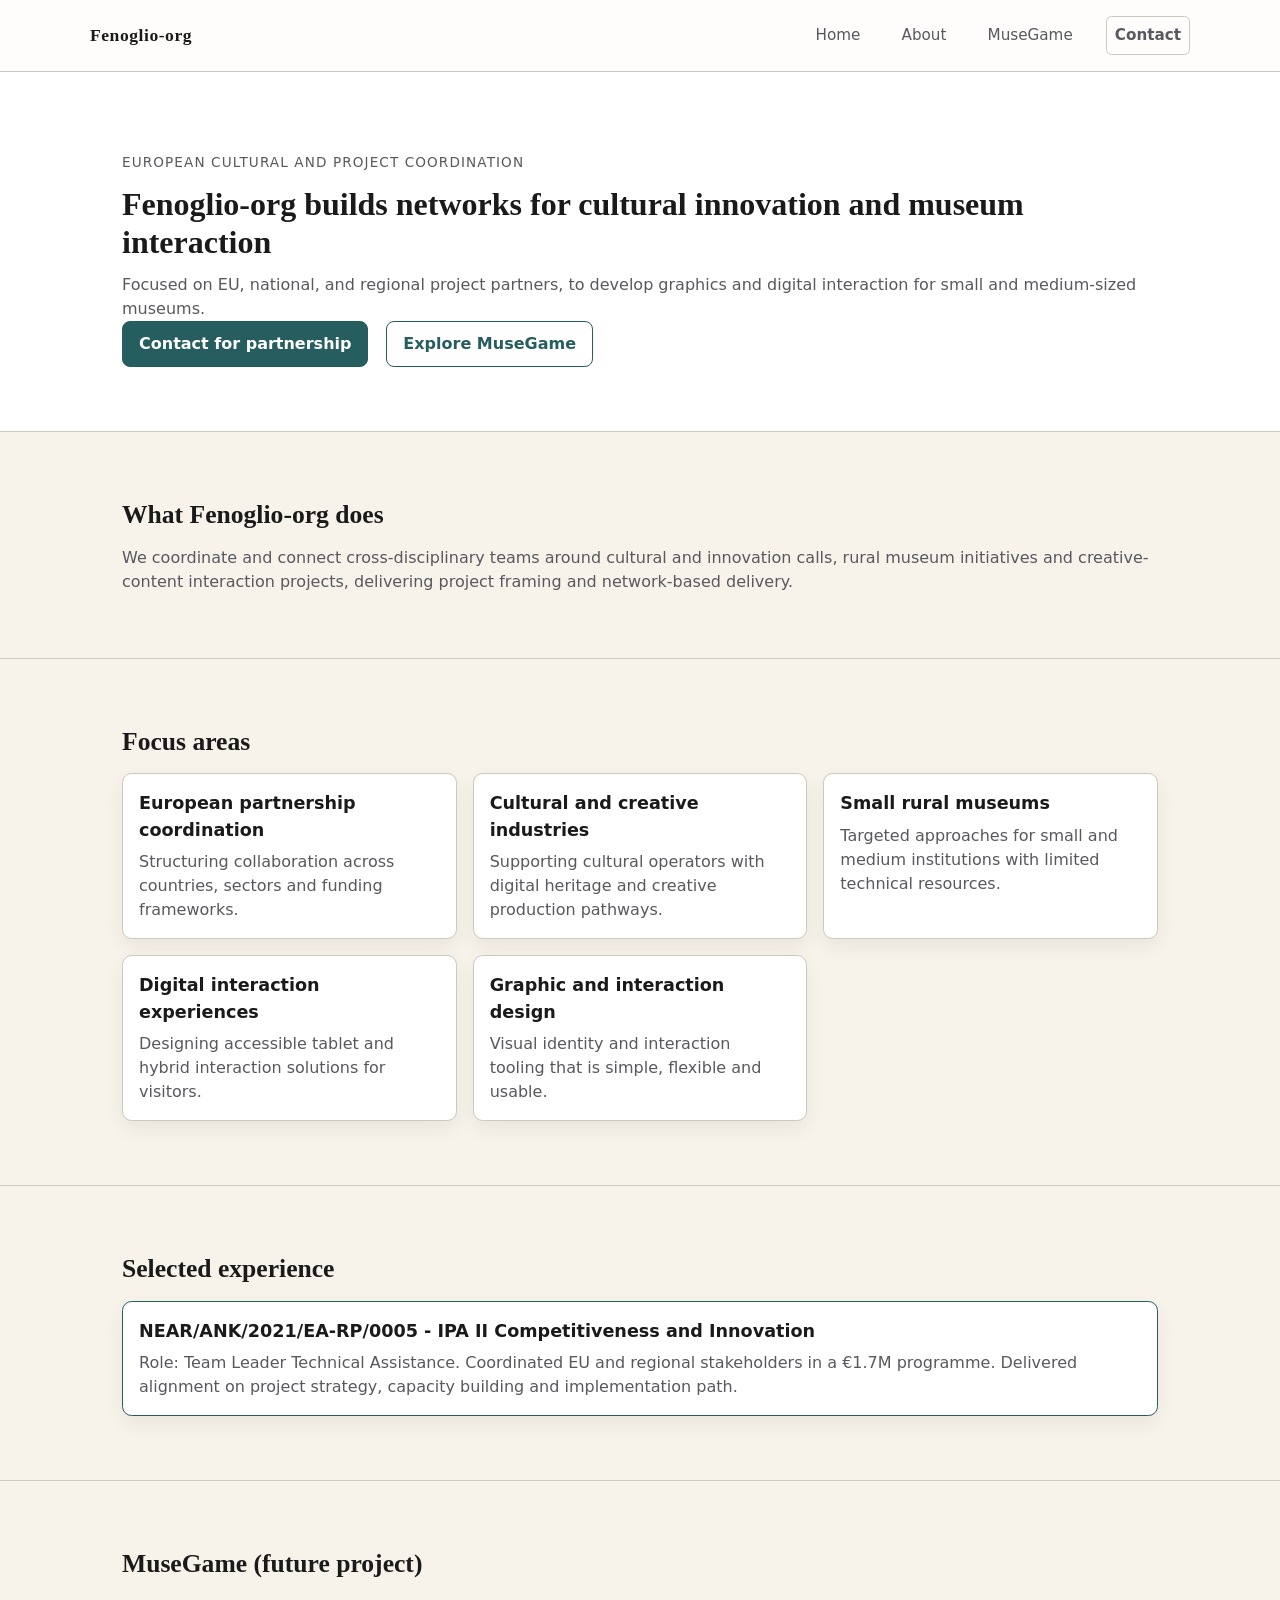
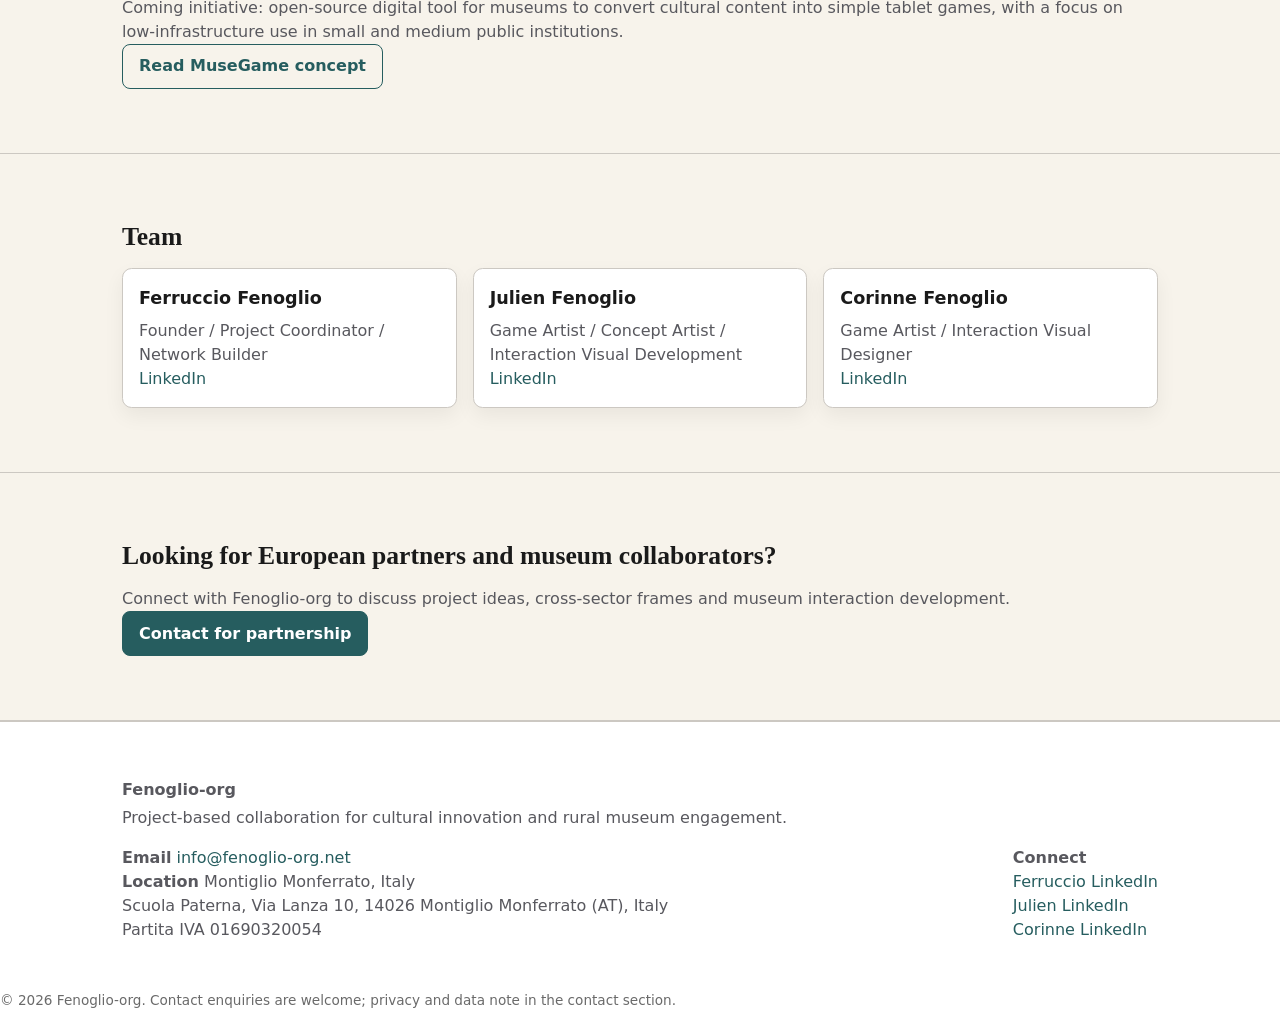
==== index.html @ 133e9f2d "€ sign" ====
<!doctype html>
<html lang="en">
<head>
  <meta charset="utf-8">
  <meta name="viewport" content="width=device-width, initial-scale=1"> 
  <title>Fenoglio-org | European cultural innovation partner</title>
  <meta name="description" content="Fenoglio-org supports EU project partners, small rural museums and creative collaborators with project-based cultural innovation, coordination and digital interaction." />
  <link rel="canonical" href="https://fenoglio-org.net/" />
  <meta property="og:type" content="website" />
  <meta property="og:title" content="Fenoglio-org | European cultural innovation partner" />
  <meta property="og:description" content="Project coordination and network-building for small museums, creative industries, and EU-funded innovation." />
  <meta property="og:url" content="https://fenoglio-org.net/" />
  <meta property="og:image" content="https://fenoglio-org.net/assets/img/og-image-placeholder.png" />
  <link rel="icon" href="/assets/img/favicon-placeholder.ico" />
  <link rel="stylesheet" href="assets/css/style.css" />
  <script type="application/ld+json">
  {
    "@context":"https://schema.org",
    "@type":"Organization",
    "name":"Fenoglio-org",
    "url":"https://fenoglio-org.net",
    "logo":"https://fenoglio-org.net/assets/img/fav-icon.png",
    "contactPoint":[{"@type":"ContactPoint","email":"info@fenoglio-org.net","contactType":"customer service","areaServed":"EU"}],
    "sameAs":["https://www.linkedin.com/in/ferrucciofenoglio/"]
  }
  </script>
  <script type="application/ld+json">
  {
    "@context":"https://schema.org",
    "@type":"Person",
    "name":"Ferruccio Fenoglio",
    "jobTitle":"Founder / Project Coordinator / Network Builder",
    "worksFor":{"@type":"Organization","name":"Fenoglio-org"},
    "url":"https://fenoglio-org.net/about.html"
  }
  </script>
</head>
<body>
  <header class="site-header" role="banner">
    <div class="container header-inner">
      <a class="brand" href="/">Fenoglio-org</a>
      <nav class="main-nav" aria-label="Main navigation">
        <a href="/">Home</a>
        <a href="/about.html">About</a>
        <a href="/musegame.html">MuseGame</a>
        <a href="/contact.html" class="btn-secondary">Contact</a>
      </nav>
    </div>
  </header>

  <main id="content">
    <section class="hero section-primary" aria-label="Hero section">
      <div class="container">
        <p class="label">European cultural and project coordination</p>
        <h1>Fenoglio-org builds networks for cultural innovation and museum interaction</h1>
        <p>Focused on EU, national, and regional project partners, to develop graphics and digital interaction for small and medium-sized museums.</p>
        <p class="actions">
          <a class="btn btn-primary" href="/contact.html">Contact for partnership</a>
          <a class="btn btn-outline" href="/musegame.html">Explore MuseGame</a>
        </p>
      </div>
    </section>

    <section class="section" aria-labelledby="what-we-do">
      <div class="container">
        <h2 id="what-we-do">What Fenoglio-org does</h2>
        <p>We coordinate and connect cross-disciplinary teams around cultural and innovation calls, rural museum initiatives and creative-content interaction projects, delivering project framing and network-based delivery.</p>
      </div>
    </section>

    <section class="section focus-grid" aria-labelledby="focus-areas">
      <div class="container">
        <h2 id="focus-areas">Focus areas</h2>
        <div class="cards">
          <article class="card"><h3>European partnership coordination</h3><p>Structuring collaboration across countries, sectors and funding frameworks.</p></article>
          <article class="card"><h3>Cultural and creative industries</h3><p>Supporting cultural operators with digital heritage and creative production pathways.</p></article>
          <article class="card"><h3>Small rural museums</h3><p>Targeted approaches for small and medium institutions with limited technical resources.</p></article>
          <article class="card"><h3>Digital interaction experiences</h3><p>Designing accessible tablet and hybrid interaction solutions for visitors.</p></article>
          <article class="card"><h3>Graphic and interaction design</h3><p>Visual identity and interaction tooling that is simple, flexible and usable.</p></article>
        </div>
      </div>
    </section>

    <section class="section experience" aria-labelledby="experience">
      <div class="container">
        <h2 id="experience">Selected experience</h2>
        <div class="card feature-card">
        
          <h3>NEAR/ANK/2021/EA-RP/0005 - IPA II Competitiveness and Innovation</h3>
          <p>Role: Team Leader Technical Assistance. Coordinated EU and regional stakeholders in a €1.7M programme. Delivered alignment on project strategy, capacity building and implementation path.</p>
        </div>
      </div>
    </section>

    <section class="section musegame-preview" aria-labelledby="musegame-preview">
      <div class="container">
        <h2 id="musegame-preview">MuseGame (future project)</h2>
        <p>Coming initiative: open-source digital tool for museums to convert cultural content into simple tablet games, with a focus on low-infrastructure use in small and medium public institutions.</p>
        <a class="btn btn-outline" href="/musegame.html">Read MuseGame concept</a>
      </div>
    </section>

    <section class="section team" aria-labelledby="team-home">
      <div class="container">
        <h2 id="team-home">Team</h2>
        <div class="cards">
          <article class="card"><h3>Ferruccio Fenoglio</h3><p>Founder / Project Coordinator / Network Builder</p><a href="https://www.linkedin.com/in/ferrucciofenoglio/" target="_blank" rel="noopener">LinkedIn</a></article>
          <article class="card"><h3>Julien Fenoglio</h3><p>Game Artist / Concept Artist / Interaction Visual Development</p><a href="https://www.linkedin.com/in/julfenart" target="_blank" rel="noopener">LinkedIn</a></article>
          <article class="card"><h3>Corinne Fenoglio</h3><p>Game Artist / Interaction Visual Designer</p><a href="https://www.linkedin.com/in/corinne-fenoglio-b84588133/" target="_blank" rel="noopener">LinkedIn</a></article>
        </div>
      </div>
    </section>

    <section class="section cta-end" aria-labelledby="contact-cta">
      <div class="container">
        <h2 id="contact-cta">Looking for European partners and museum collaborators?</h2>
        <p>Connect with Fenoglio-org to discuss project ideas, cross-sector frames and museum interaction development.</p>
        <a class="btn btn-primary" href="/contact.html">Contact for partnership</a>
      </div>
    </section>
  </main>

  <footer class="site-footer" role="contentinfo">
     <div class="container footer-grid">
       <div>
         <p class="brand-footer">Fenoglio-org</p>
         <p>Project-based collaboration for cultural innovation and rural museum engagement.</p>
       </div>
       <div>
         <p><strong>Email</strong> <a href="mailto:info@fenoglio-org.net">info@fenoglio-org.net</a></p>
         <p><strong>Location</strong> Montiglio Monferrato, Italy</p>
         <p>Scuola Paterna, Via Lanza 10, 14026 Montiglio Monferrato (AT), Italy</p>
         <p>Partita IVA 01690320054</p>
       </div>
       <div>
         <p><strong>Connect</strong></p>
         <a href="https://www.linkedin.com/in/ferrucciofenoglio/" target="_blank" rel="noopener">Ferruccio LinkedIn</a><br>
         <a href="https://www.linkedin.com/in/julfenart" target="_blank" rel="noopener">Julien LinkedIn</a><br>
         <a href="https://www.linkedin.com/in/corinne-fenoglio-b84588133/" target="_blank" rel="noopener">Corinne LinkedIn</a>
       </div>
     </div>
     <p class="copyright">© 2026 Fenoglio-org. Contact enquiries are welcome; privacy and data use details are in the contact section.</p>
  </footer>
  <script src="assets/js/main.js" defer></script>
</body>
</html>
---- assets/css/style.css ----
﻿:root {
  --bg: #f7f3eb;
  --text: #1a1a1a;
  --muted: #58585e;
  --surface: #ffffff;
  --border: #ccc8c2;
  --structure: #7d828b;
  --accent: #265d5f;
  --accent-soft: #e8f0f1;
  --shadow: 0 8px 20px rgba(0,0,0,.06);
  --radius: .6rem;
}
*{box-sizing:border-box;margin:0;padding:0}
html{font-family:Inter,system-ui,-apple-system,Segoe UI,Roboto,Helvetica,Arial,sans-serif;line-height:1.5;background:var(--bg);color:var(--text);scroll-behavior:smooth}
body{min-height:100vh;display:flex;flex-direction:column;background:var(--bg);color:var(--text)}
a{color:var(--accent);text-decoration:none}
a:hover{text-decoration:underline}
.container{width:clamp(280px,90vw,1100px);margin:0 auto;padding:1.5rem 1rem}
.site-header{position:sticky;top:0;z-index:20;background:#ffffffcc;backdrop-filter:blur(8px);border-bottom:1px solid var(--border)}
.header-inner{display:flex;align-items:center;justify-content:space-between;padding:.8rem 0}
.brand{font-weight:700;font-size:1.1rem;letter-spacing:.03em;color:var(--text);font-family:"Georgia","Times New Roman",serif;}
.main-nav a{margin-left:1.05rem;font-size:.95rem;color:var(--muted);padding:.45rem .5rem;border-radius:.35rem}
.main-nav a:hover,.main-nav a:focus-visible{color:var(--text);background:var(--accent-soft);outline:2px solid #7ab0b3;outline-offset:2px}
.btn,.btn-secondary{display:inline-block;font-weight:600;padding:.6rem 1rem;border-radius:.5rem;transition:.2s ease;background:var(--accent);color:#fff;border:1px solid var(--accent)}
.btn:hover,.btn:focus-visible{background:#1f4c51;box-shadow:0 6px 14px rgba(0,0,0,.15);outline:none}
.btn-outline{background:transparent;color:var(--accent);border:1px solid var(--accent);}
.btn-outline:hover{background:var(--accent-soft);}
.btn-secondary{background:transparent;color:var(--text);border:1px solid var(--border)}
.section{padding:2rem 0;border-bottom:1px solid var(--border);opacity:0;transform:translateY(20px);transition:opacity .5s ease, transform .5s ease}
.section.visible{opacity:1;transform:translateY(0)}
.section-primary{padding:3rem 0 2rem;background:var(--surface);border-bottom:1px solid var(--border)}
.label{font-size:.85rem;letter-spacing:.08em;text-transform:uppercase;color:var(--muted);margin-bottom:.75rem}
h1{font-size:clamp(1.5rem,2.5vw,2.4rem);font-weight:700;line-height:1.2;margin-bottom:.75rem;font-family:"Georgia","Times New Roman",serif}
h2{font-size:clamp(1.3rem,2vw,1.8rem);font-weight:700;margin-bottom:.75rem;font-family:"Georgia","Times New Roman",serif}
h3{font-size:1.1rem;margin-bottom:.45rem}
p,li{color:var(--muted);font-size:1rem}
.actions .btn{margin-right:.8rem}
.focus-grid .cards,.team .cards,.field-grid{display:grid;gap:1rem}
.card,.field-card{background:var(--surface);border:1px solid var(--border);border-radius:var(--radius);padding:1rem;box-shadow:var(--shadow)}
.feature-card{border-color:var(--accent)}
.footer-grid{display:flex;flex-wrap:wrap;gap:1rem;justify-content:space-between}
.site-footer{margin-top:auto;padding:1.5rem 0;background:#fff;border-top:1px solid var(--border)}
.brand-footer{font-weight:700;font-size:1rem;margin-bottom:.25rem}
.copyright{font-size:.85rem;color:#6a6a6a;margin-top:1rem}
@media (min-width:768px){.container{padding:2rem}.focus-grid .cards,.team .cards{grid-template-columns:repeat(3,minmax(0,1fr))}.field-grid{grid-template-columns:repeat(2,minmax(0,1fr))}.main-nav a{margin-left:1.25rem}.header-inner{padding:1rem 0}}
@media (max-width:767px){.main-nav{display:flex;flex-wrap:wrap;gap:.4rem;margin-top:.5rem}.header-inner{flex-direction:column;align-items:flex-start}.site-footer{font-size:.94rem}.focus-grid .cards,.team .cards,.field-grid{grid-template-columns:1fr}}
:focus-visible{outline:2px solid #245a5d;outline-offset:2px}
@media (prefers-reduced-motion:reduce){*{transition-duration:0.01ms!important;animation-duration:0.01ms!important}}
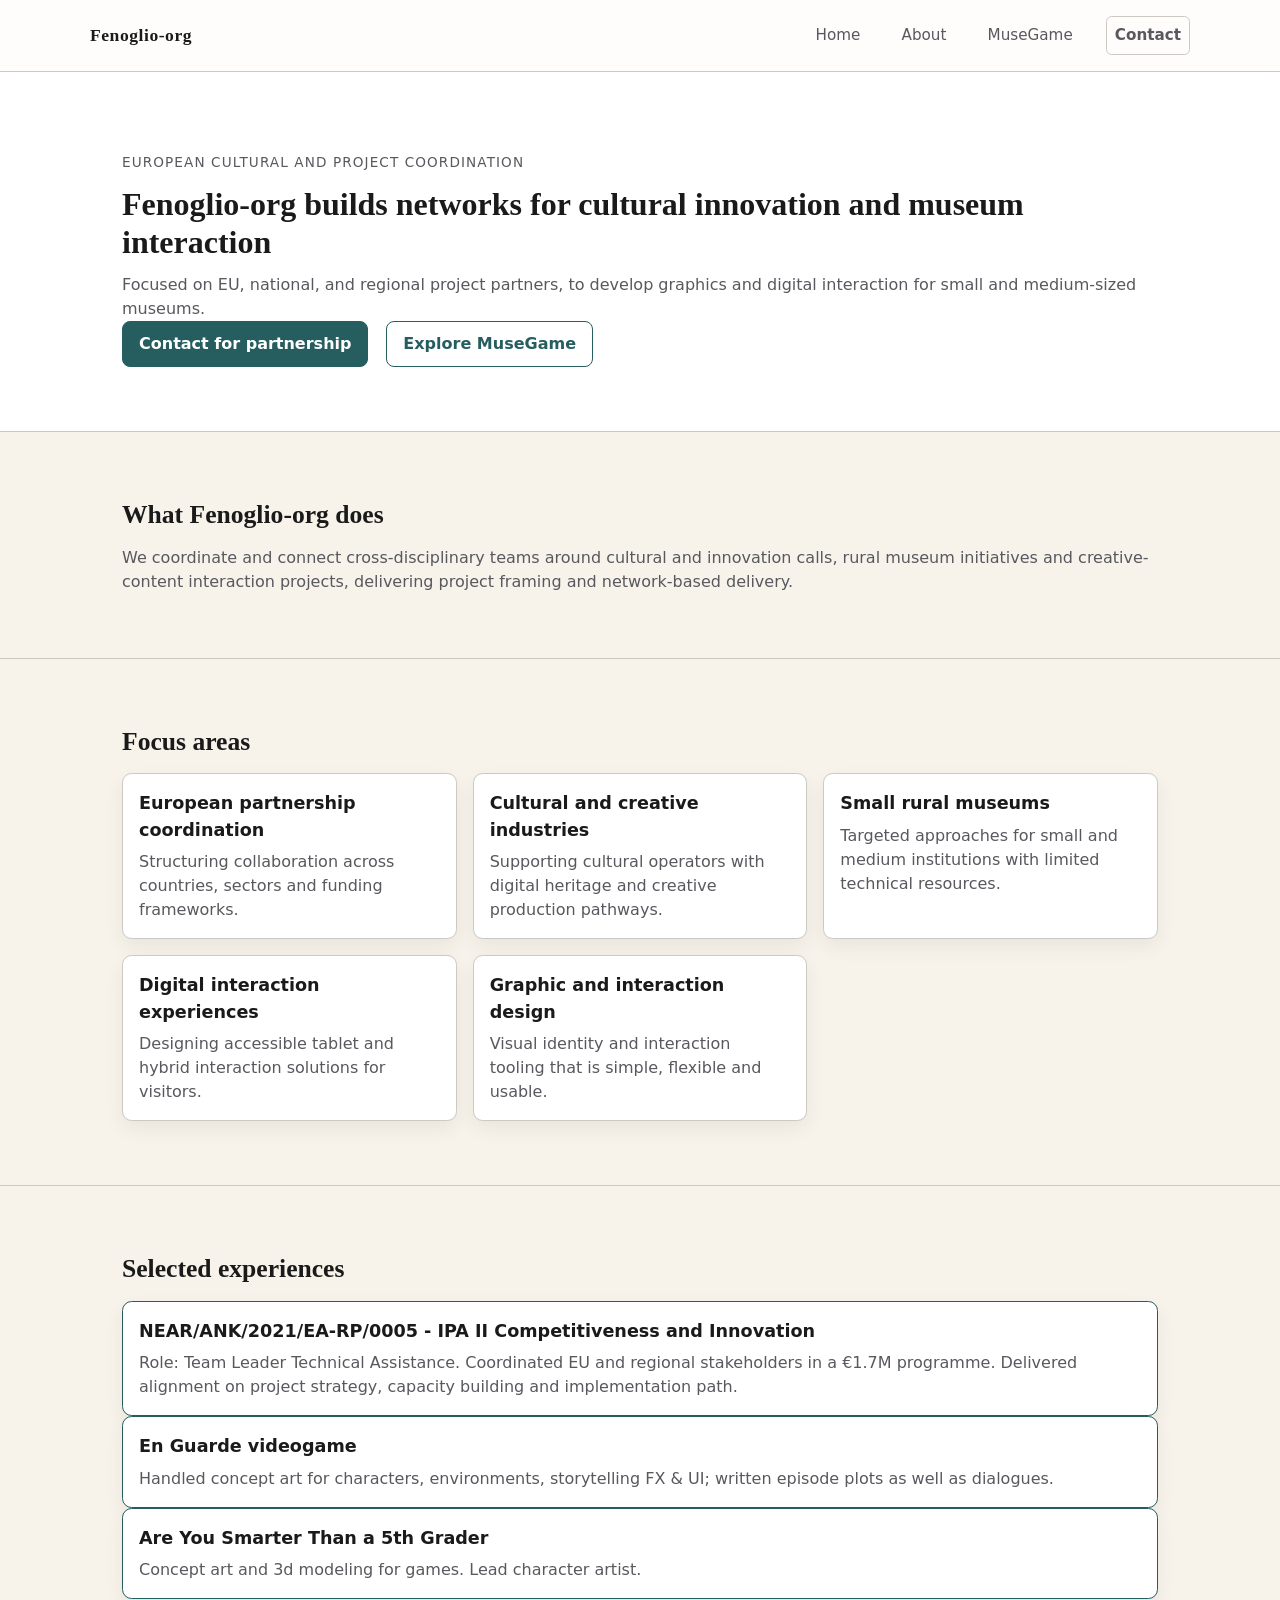
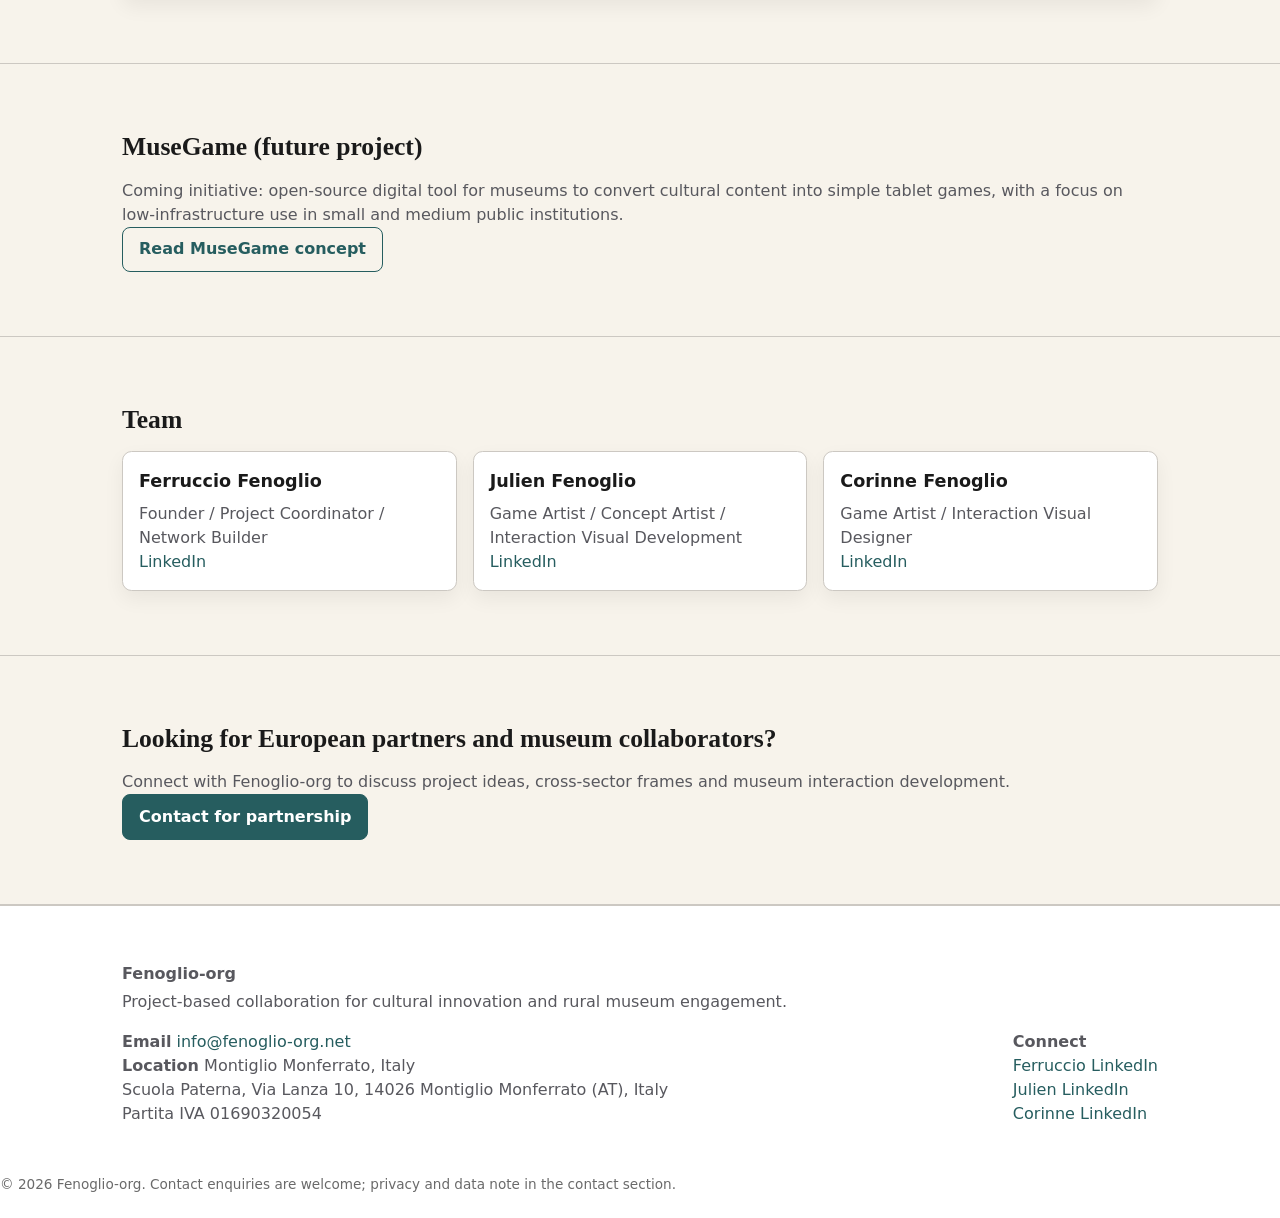
==== commit 699cf067: "added experience Jlien e Corinne" ====
--- a/index.html
+++ b/index.html
@@ -83,11 +83,18 @@
 
     <section class="section experience" aria-labelledby="experience">
       <div class="container">
-        <h2 id="experience">Selected experience</h2>
+        <h2 id="experience">Selected experiences</h2>
         <div class="card feature-card">
-        
           <h3>NEAR/ANK/2021/EA-RP/0005 - IPA II Competitiveness and Innovation</h3>
           <p>Role: Team Leader Technical Assistance. Coordinated EU and regional stakeholders in a €1.7M programme. Delivered alignment on project strategy, capacity building and implementation path.</p>
+        </div>
+        <div class="card feature-card">
+          <h3>En Guarde videogame</h3>
+          <p>Handled concept art for characters, environments, storytelling FX & UI; written episode plots as well as dialogues.</p>
+        </div>
+        <div class="card feature-card">
+          <h3>Are You Smarter Than a 5th Grader</h3>
+          <p>Concept art and 3d modeling for games. Lead character artist.</p>
         </div>
       </div>
     </section>
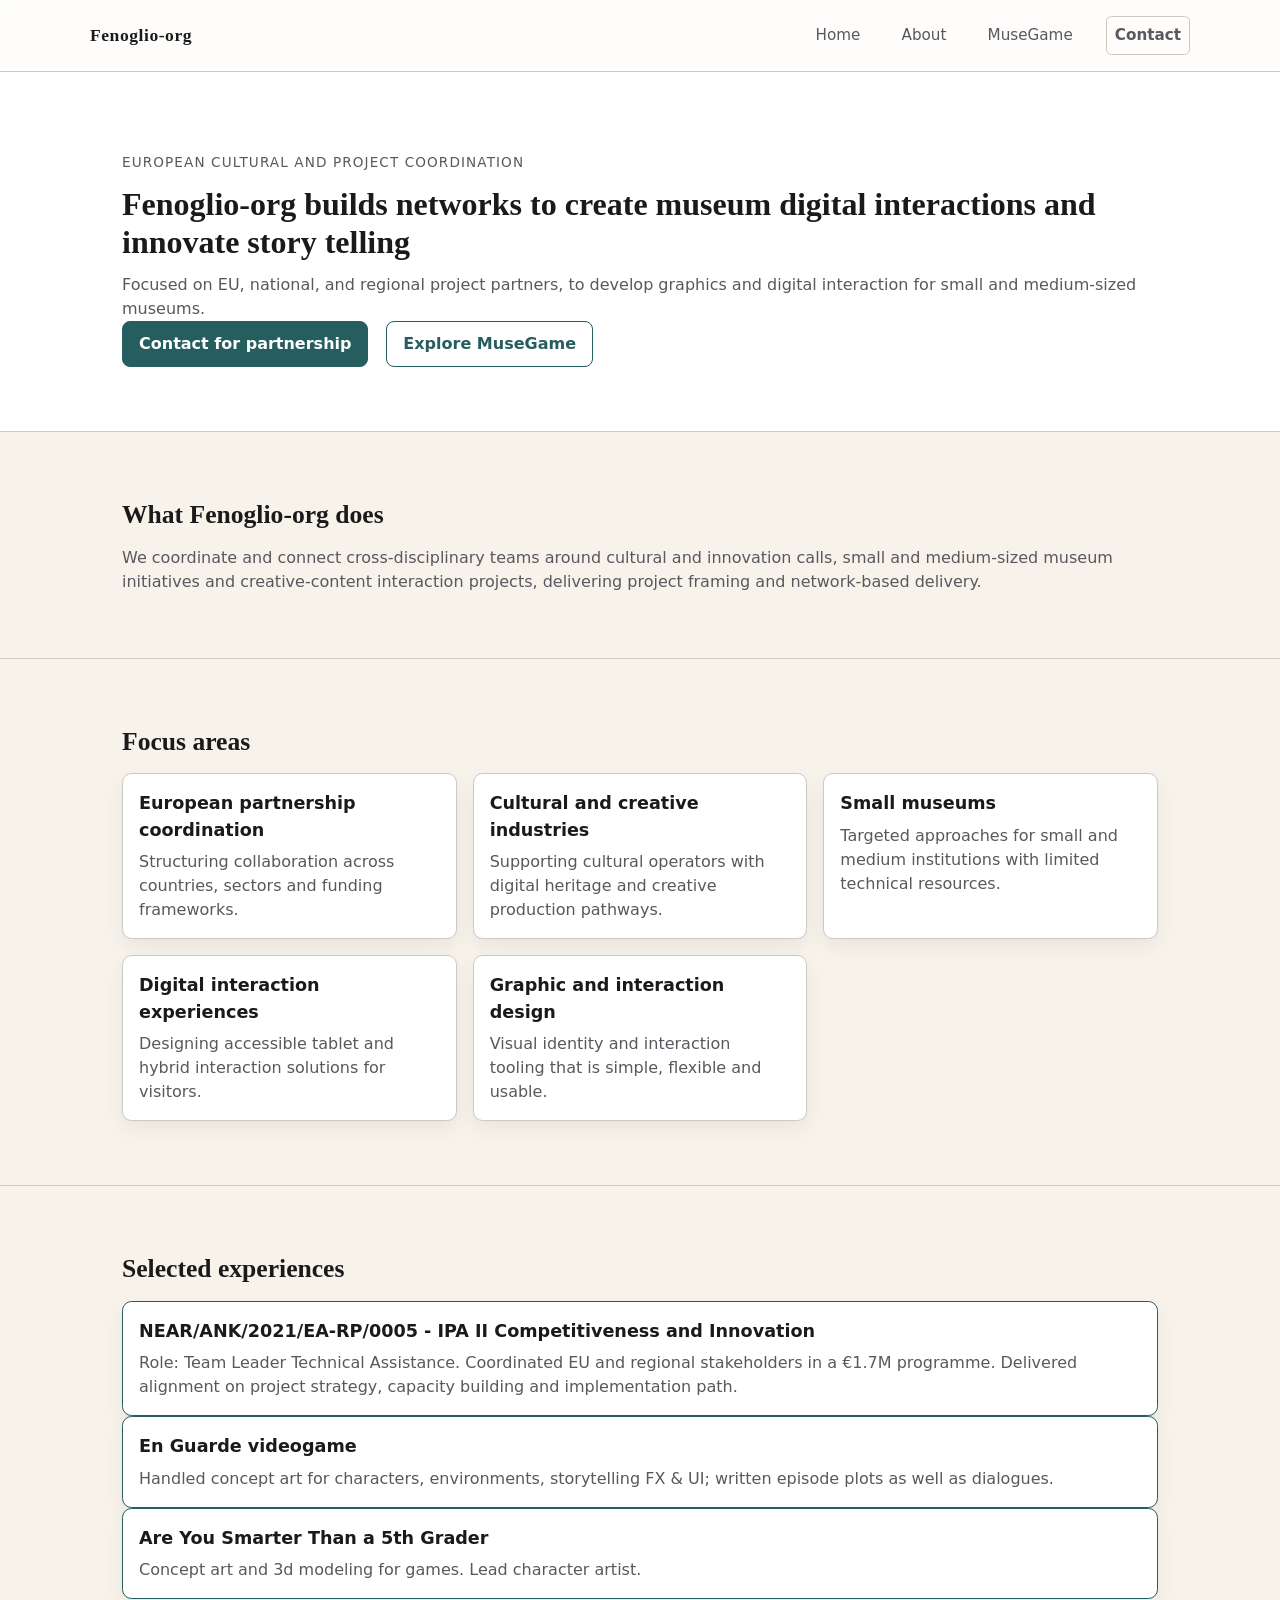
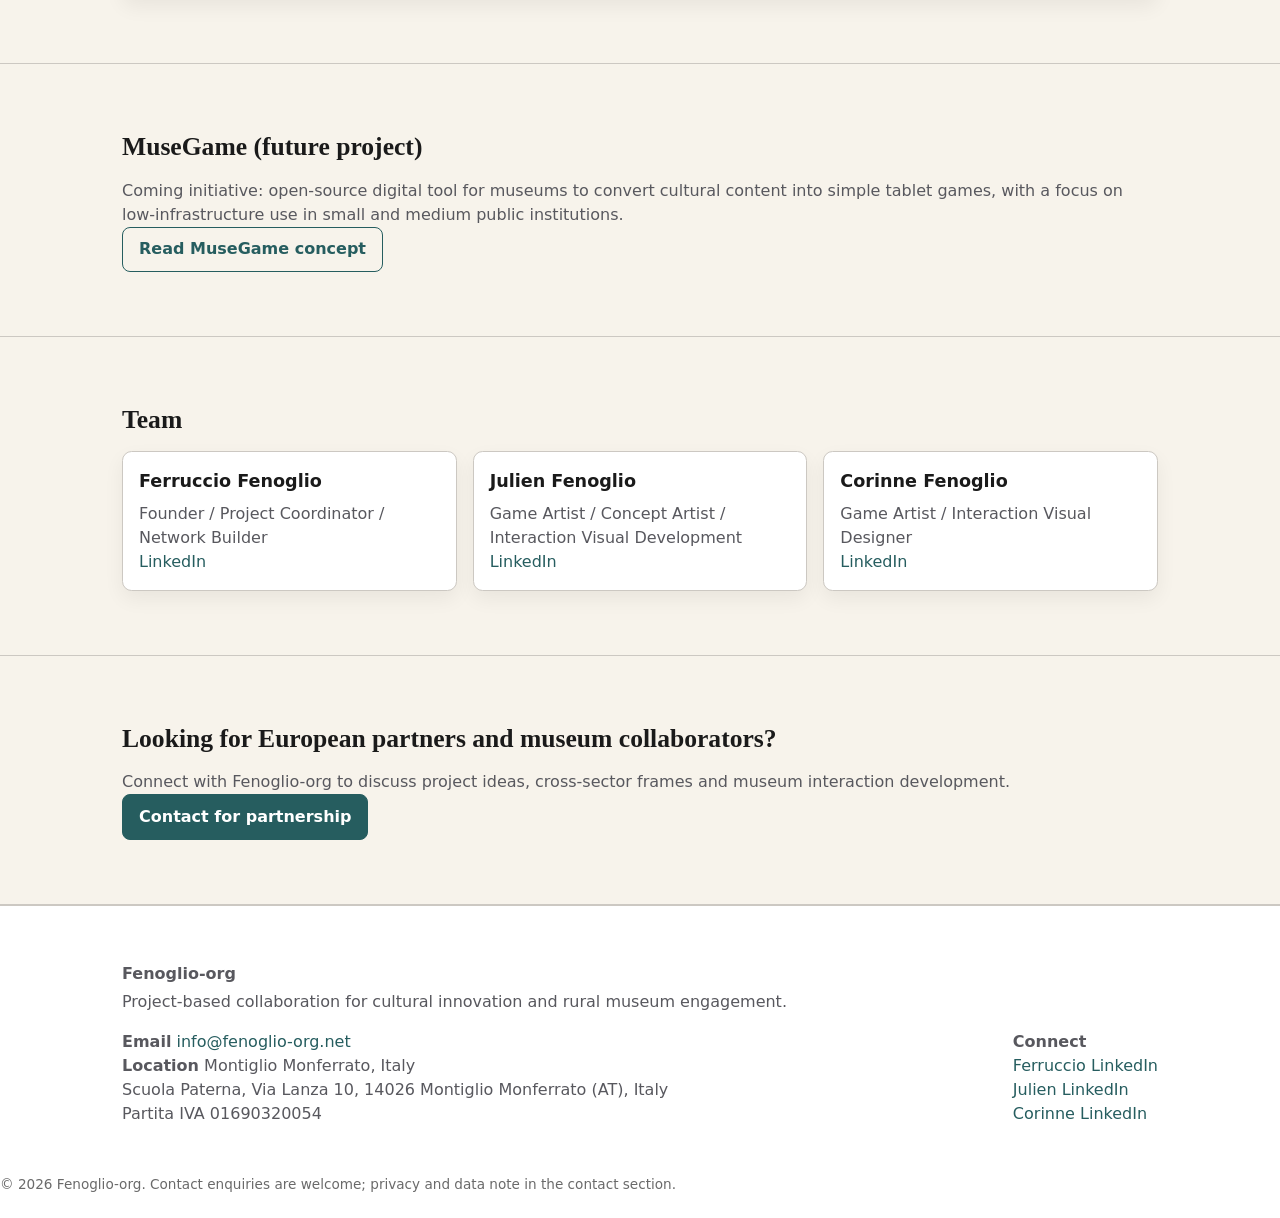
==== commit 720f0fd1: "edited text" ====
--- a/index.html
+++ b/index.html
@@ -52,7 +52,7 @@
     <section class="hero section-primary" aria-label="Hero section">
       <div class="container">
         <p class="label">European cultural and project coordination</p>
-        <h1>Fenoglio-org builds networks for cultural innovation and museum interaction</h1>
+        <h1>Fenoglio-org builds networks to create museum digital interactions and innovate story telling</h1>
         <p>Focused on EU, national, and regional project partners, to develop graphics and digital interaction for small and medium-sized museums.</p>
         <p class="actions">
           <a class="btn btn-primary" href="/contact.html">Contact for partnership</a>
@@ -64,7 +64,7 @@
     <section class="section" aria-labelledby="what-we-do">
       <div class="container">
         <h2 id="what-we-do">What Fenoglio-org does</h2>
-        <p>We coordinate and connect cross-disciplinary teams around cultural and innovation calls, rural museum initiatives and creative-content interaction projects, delivering project framing and network-based delivery.</p>
+        <p>We coordinate and connect cross-disciplinary teams around cultural and innovation calls, small and medium-sized museum initiatives and creative-content interaction projects, delivering project framing and network-based delivery.</p>
       </div>
     </section>
 
@@ -74,7 +74,7 @@
         <div class="cards">
           <article class="card"><h3>European partnership coordination</h3><p>Structuring collaboration across countries, sectors and funding frameworks.</p></article>
           <article class="card"><h3>Cultural and creative industries</h3><p>Supporting cultural operators with digital heritage and creative production pathways.</p></article>
-          <article class="card"><h3>Small rural museums</h3><p>Targeted approaches for small and medium institutions with limited technical resources.</p></article>
+          <article class="card"><h3>Small museums</h3><p>Targeted approaches for small and medium institutions with limited technical resources.</p></article>
           <article class="card"><h3>Digital interaction experiences</h3><p>Designing accessible tablet and hybrid interaction solutions for visitors.</p></article>
           <article class="card"><h3>Graphic and interaction design</h3><p>Visual identity and interaction tooling that is simple, flexible and usable.</p></article>
         </div>
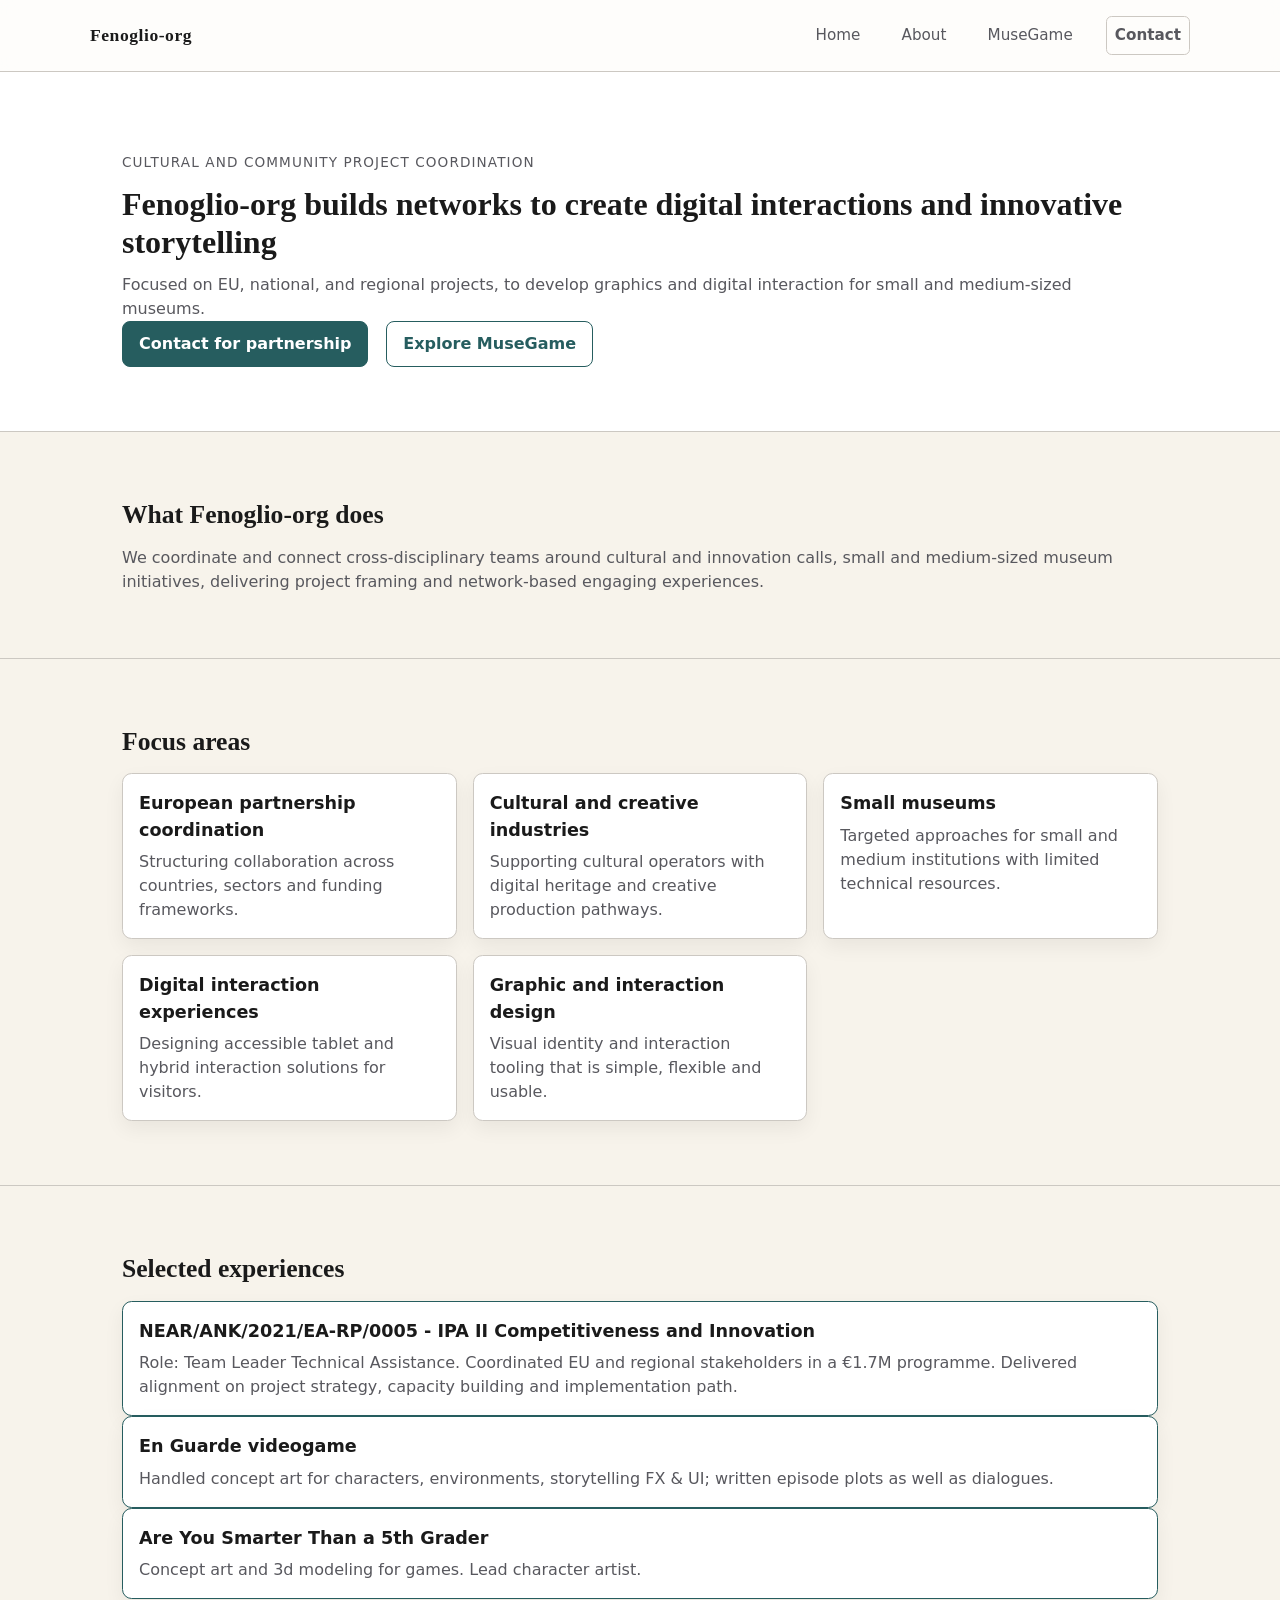
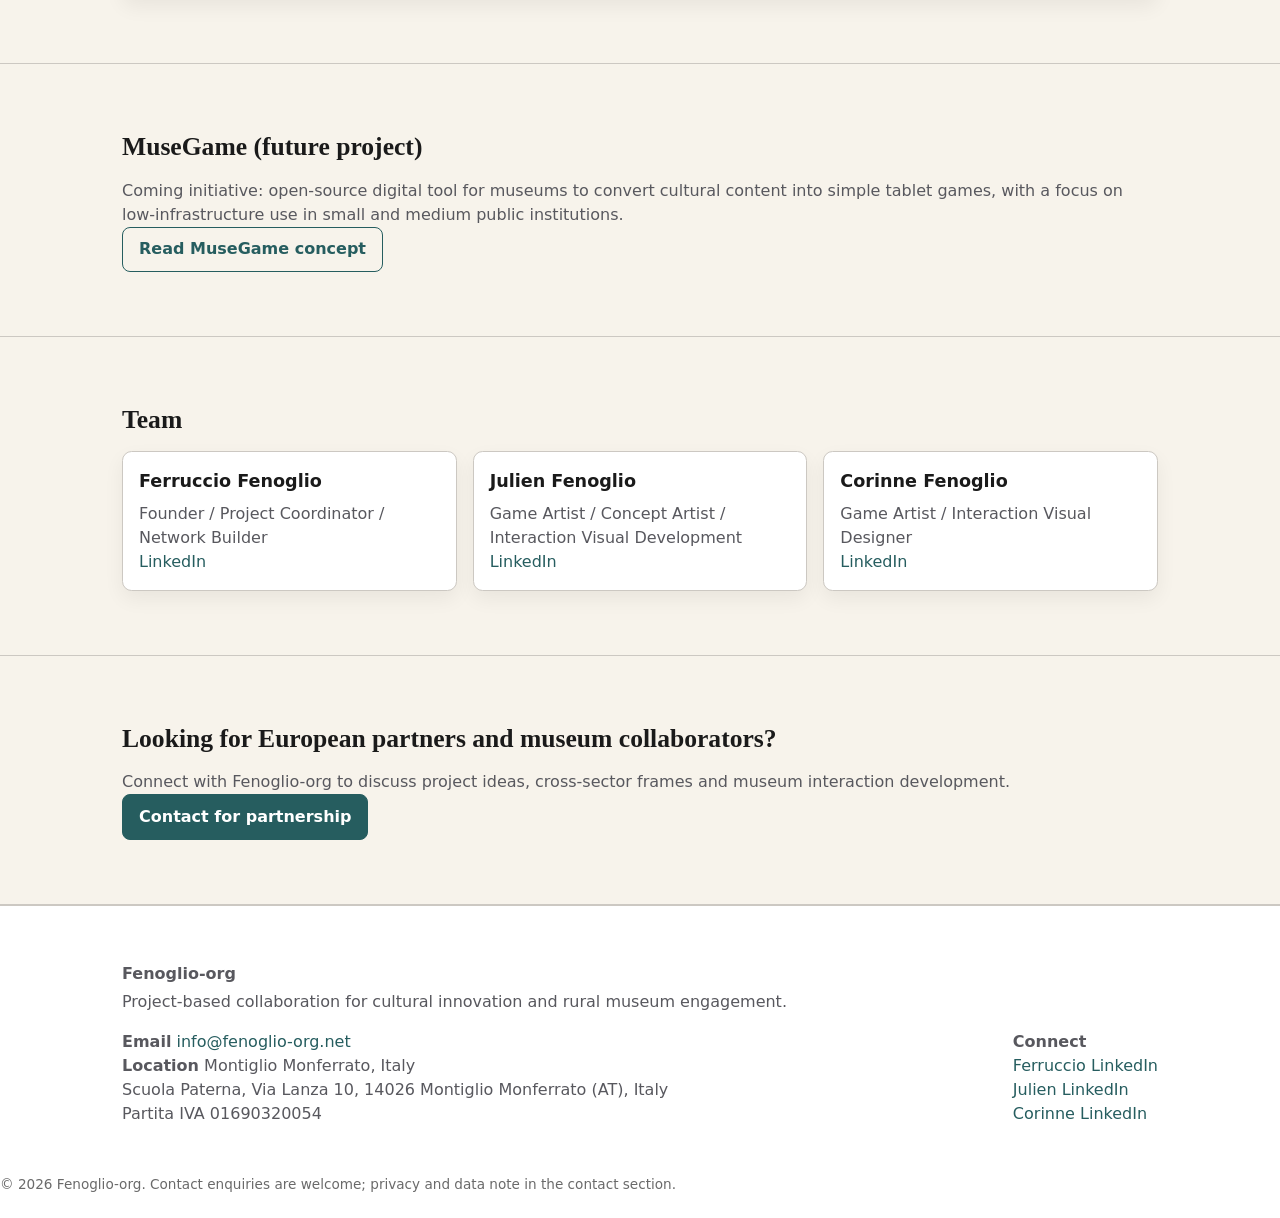
==== commit eca45b2b: "edits" ====
--- a/index.html
+++ b/index.html
@@ -51,9 +51,9 @@
   <main id="content">
     <section class="hero section-primary" aria-label="Hero section">
       <div class="container">
-        <p class="label">European cultural and project coordination</p>
-        <h1>Fenoglio-org builds networks to create museum digital interactions and innovate story telling</h1>
-        <p>Focused on EU, national, and regional project partners, to develop graphics and digital interaction for small and medium-sized museums.</p>
+        <p class="label">Cultural and community project coordination</p>
+        <h1>Fenoglio-org builds networks to create digital interactions and innovative storytelling</h1>
+        <p>Focused on EU, national, and regional projects, to develop graphics and digital interaction for small and medium-sized museums.</p>
         <p class="actions">
           <a class="btn btn-primary" href="/contact.html">Contact for partnership</a>
           <a class="btn btn-outline" href="/musegame.html">Explore MuseGame</a>
@@ -64,7 +64,7 @@
     <section class="section" aria-labelledby="what-we-do">
       <div class="container">
         <h2 id="what-we-do">What Fenoglio-org does</h2>
-        <p>We coordinate and connect cross-disciplinary teams around cultural and innovation calls, small and medium-sized museum initiatives and creative-content interaction projects, delivering project framing and network-based delivery.</p>
+        <p>We coordinate and connect cross-disciplinary teams around cultural and innovation calls, small and medium-sized museum initiatives, delivering project framing and network-based engaging experiences.</p>
       </div>
     </section>
 
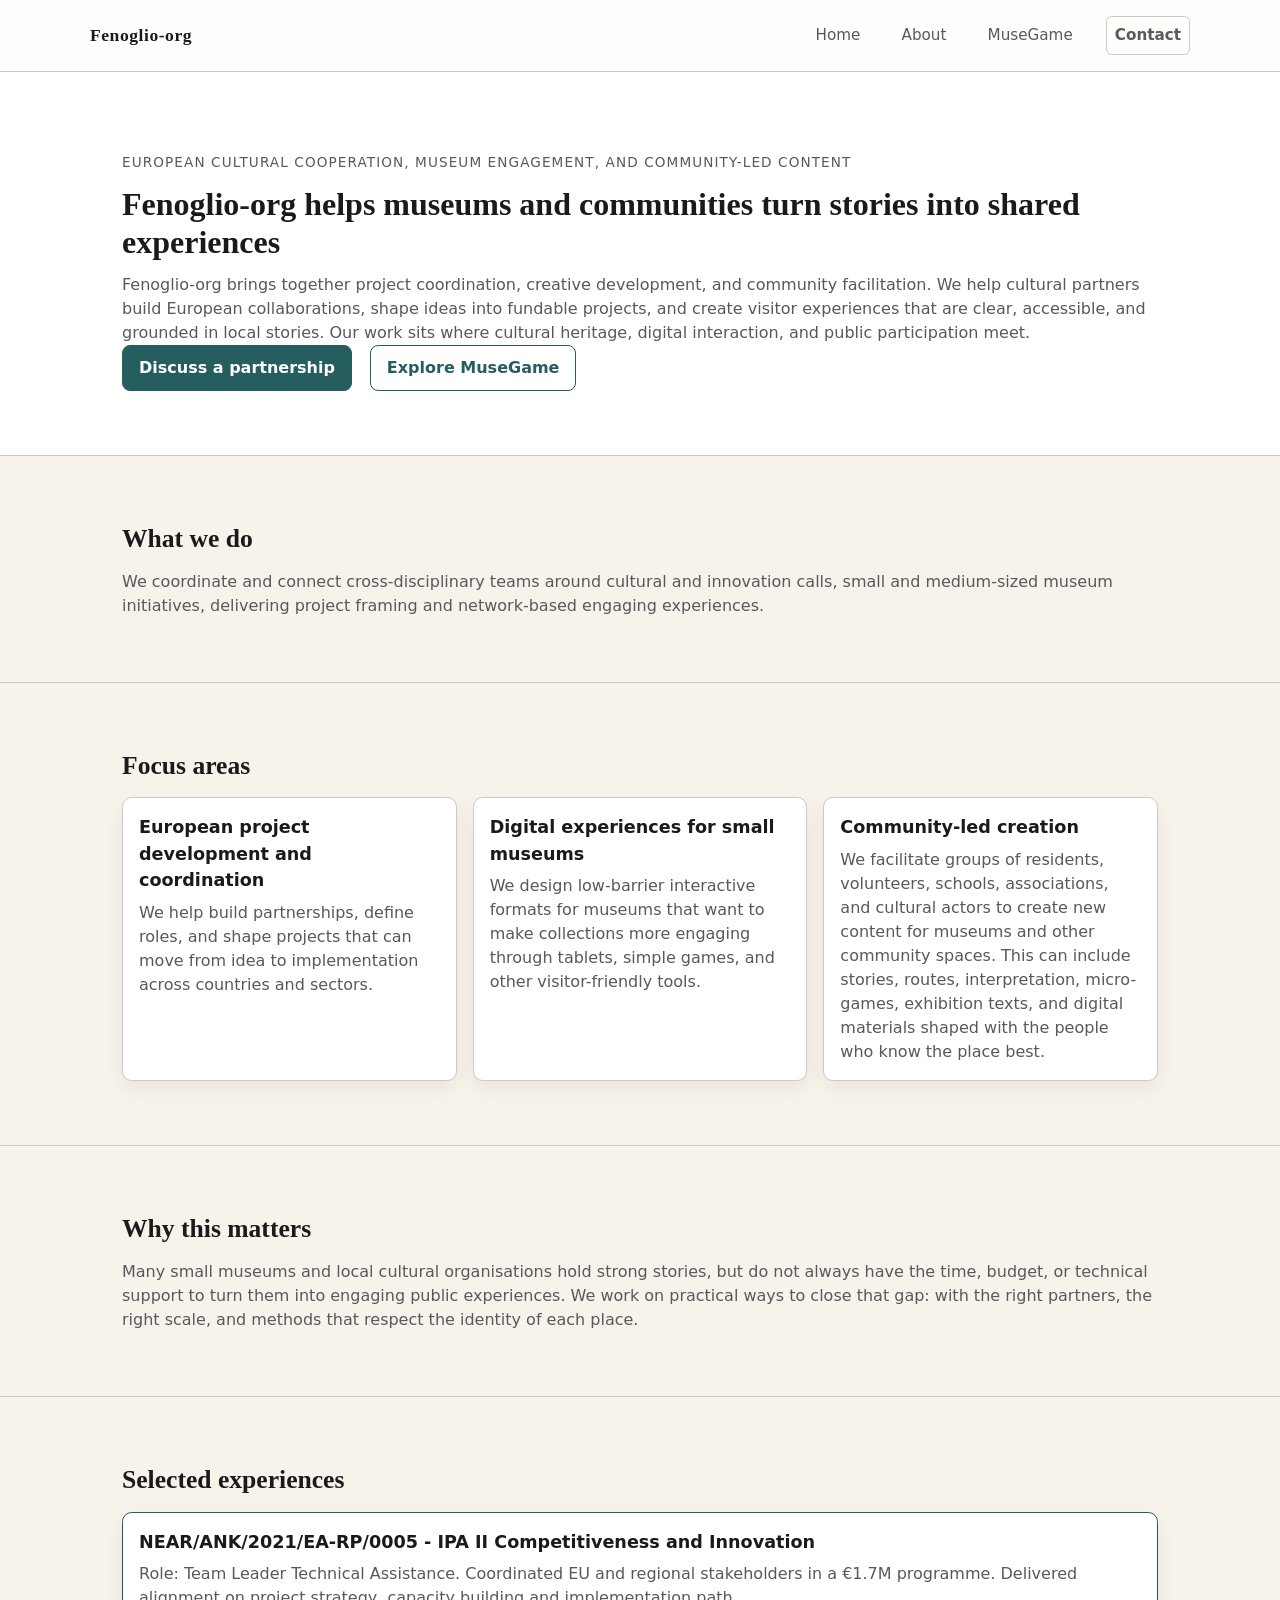
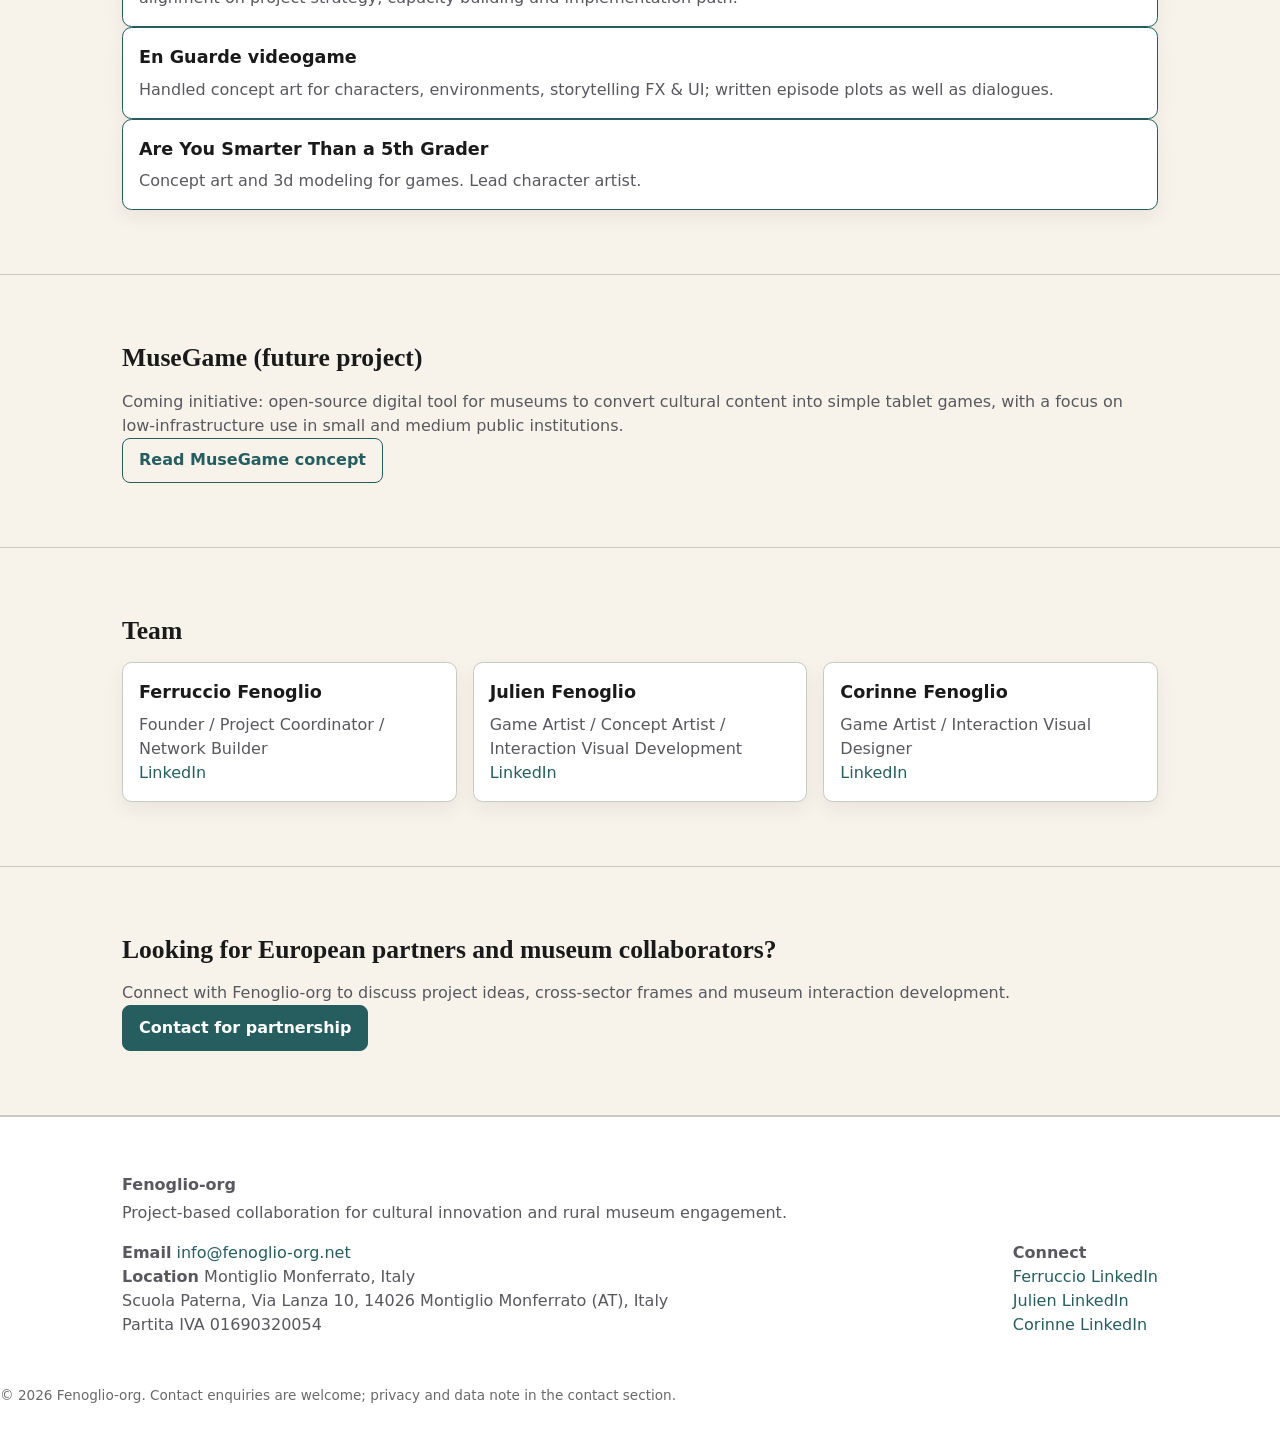
==== commit 5e4855da: "first part home text improvement" ====
--- a/index.html
+++ b/index.html
@@ -51,11 +51,11 @@
   <main id="content">
     <section class="hero section-primary" aria-label="Hero section">
       <div class="container">
-        <p class="label">Cultural and community project coordination</p>
-        <h1>Fenoglio-org builds networks to create digital interactions and innovative storytelling</h1>
-        <p>Focused on EU, national, and regional projects, to develop graphics and digital interaction for small and medium-sized museums.</p>
+        <p class="label">European cultural cooperation, museum engagement, and community-led content</p>
+        <h1>Fenoglio-org helps museums and communities turn stories into shared experiences</h1>
+        <p>Fenoglio-org brings together project coordination, creative development, and community facilitation. We help cultural partners build European collaborations, shape ideas into fundable projects, and create visitor experiences that are clear, accessible, and grounded in local stories. Our work sits where cultural heritage, digital interaction, and public participation meet.</p>
         <p class="actions">
-          <a class="btn btn-primary" href="/contact.html">Contact for partnership</a>
+          <a class="btn btn-primary" href="/contact.html">Discuss a partnership</a>
           <a class="btn btn-outline" href="/musegame.html">Explore MuseGame</a>
         </p>
       </div>
@@ -63,7 +63,7 @@
 
     <section class="section" aria-labelledby="what-we-do">
       <div class="container">
-        <h2 id="what-we-do">What Fenoglio-org does</h2>
+        <h2 id="what-we-do">What we do</h2>
         <p>We coordinate and connect cross-disciplinary teams around cultural and innovation calls, small and medium-sized museum initiatives, delivering project framing and network-based engaging experiences.</p>
       </div>
     </section>
@@ -72,12 +72,17 @@
       <div class="container">
         <h2 id="focus-areas">Focus areas</h2>
         <div class="cards">
-          <article class="card"><h3>European partnership coordination</h3><p>Structuring collaboration across countries, sectors and funding frameworks.</p></article>
-          <article class="card"><h3>Cultural and creative industries</h3><p>Supporting cultural operators with digital heritage and creative production pathways.</p></article>
-          <article class="card"><h3>Small museums</h3><p>Targeted approaches for small and medium institutions with limited technical resources.</p></article>
-          <article class="card"><h3>Digital interaction experiences</h3><p>Designing accessible tablet and hybrid interaction solutions for visitors.</p></article>
-          <article class="card"><h3>Graphic and interaction design</h3><p>Visual identity and interaction tooling that is simple, flexible and usable.</p></article>
+          <article class="card"><h3>European project development and coordination</h3><p>We help build partnerships, define roles, and shape projects that can move from idea to implementation across countries and sectors.</p></article>
+          <article class="card"><h3>Digital experiences for small museums</h3><p>We design low-barrier interactive formats for museums that want to make collections more engaging through tablets, simple games, and other visitor-friendly tools.</p></article>
+          <article class="card"><h3>Community-led creation</h3><p>We facilitate groups of residents, volunteers, schools, associations, and cultural actors to create new content for museums and other community spaces. This can include stories, routes, interpretation, micro-games, exhibition texts, and digital materials shaped with the people who know the place best.</p></article>
         </div>
+      </div>
+    </section>
+
+    <section class="section" aria-labelledby="why-this-matters">
+      <div class="container">
+        <h2 id="why-this-matters">Why this matters</h2>
+        <p>Many small museums and local cultural organisations hold strong stories, but do not always have the time, budget, or technical support to turn them into engaging public experiences. We work on practical ways to close that gap: with the right partners, the right scale, and methods that respect the identity of each place.</p>
       </div>
     </section>
 
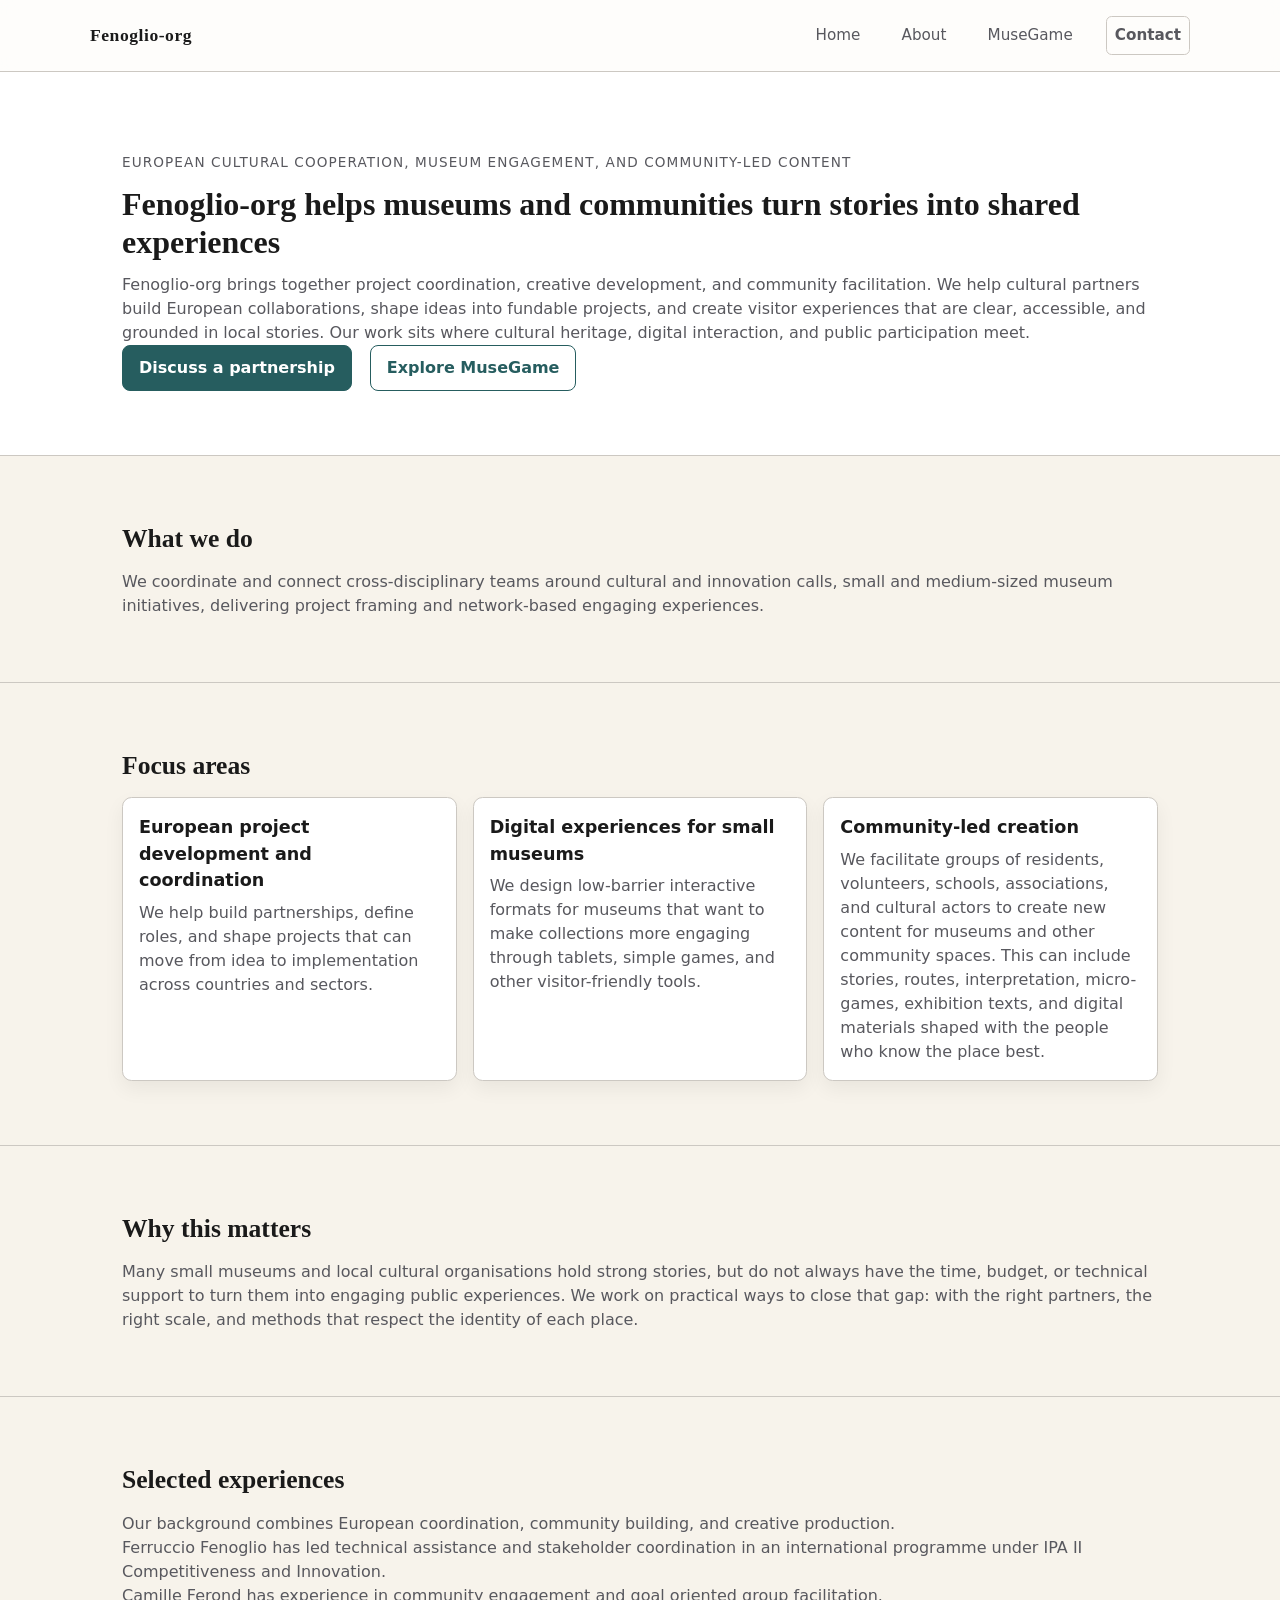
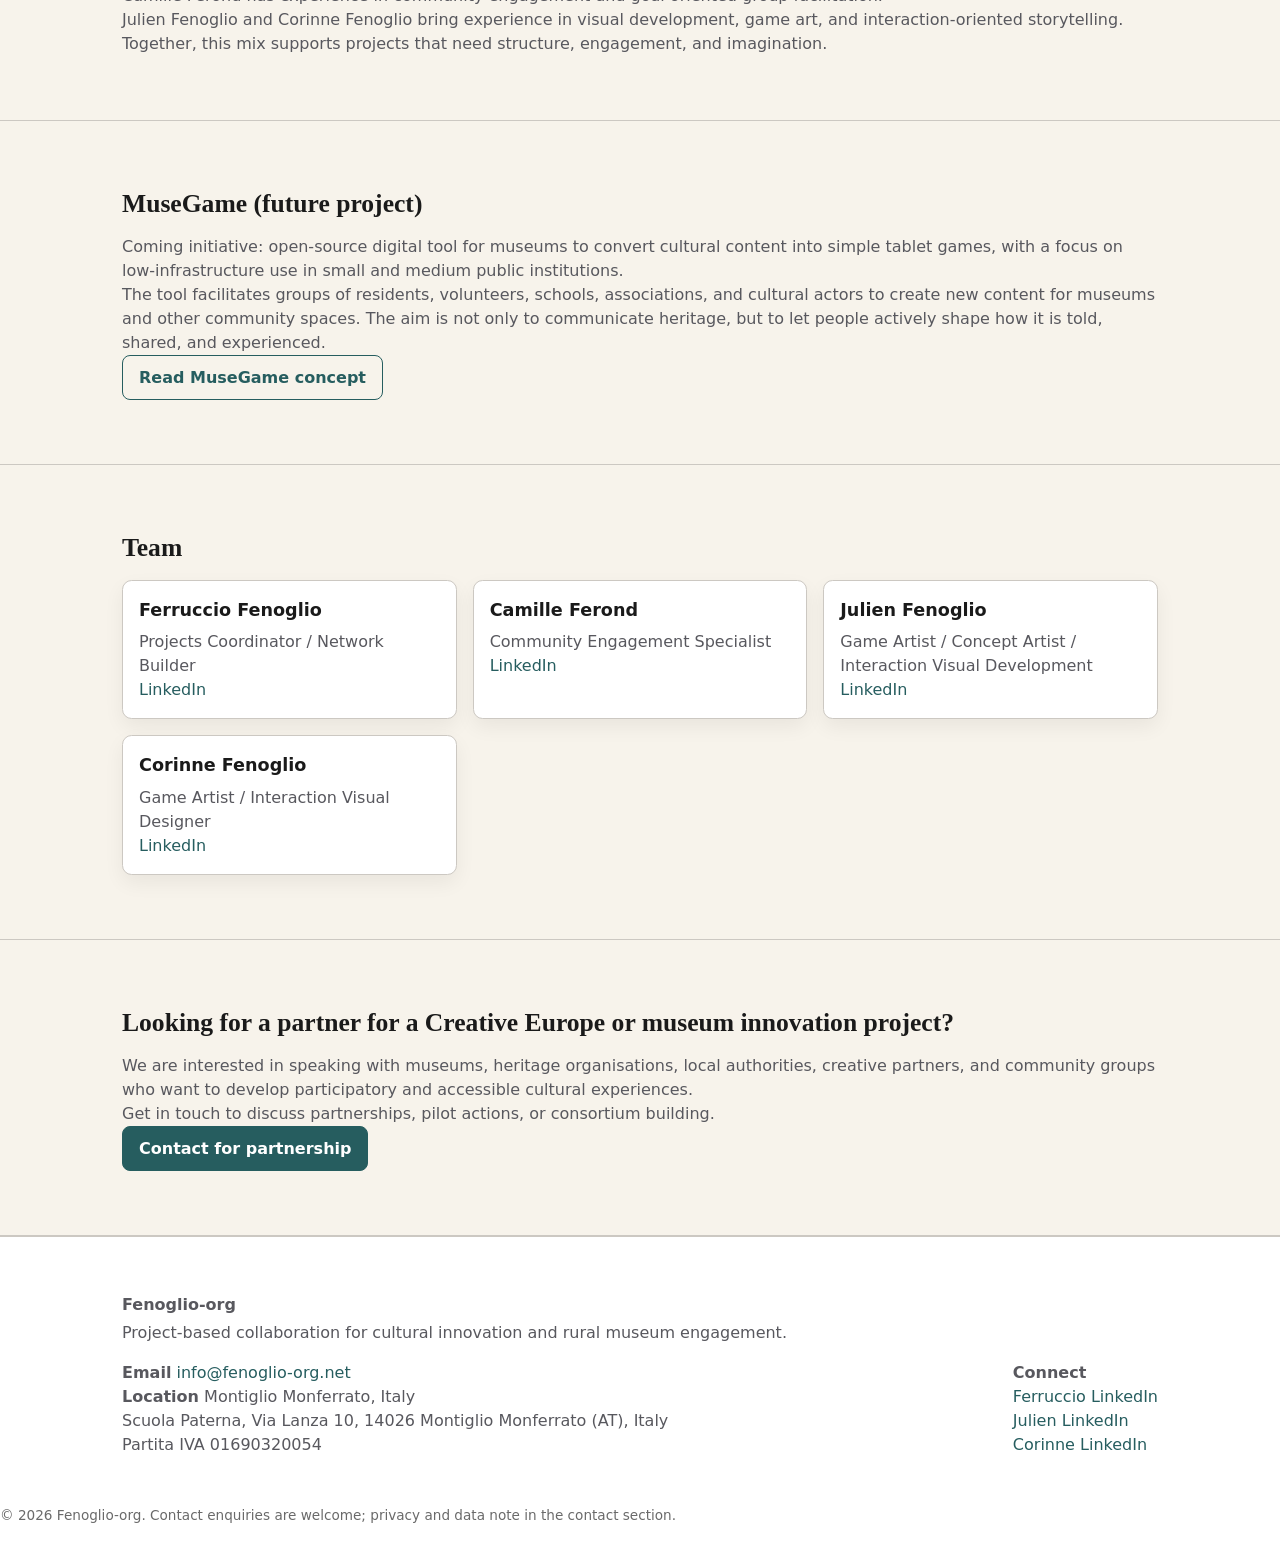
==== commit ba763319: "final home page revision" ====
--- a/index.html
+++ b/index.html
@@ -89,18 +89,11 @@
     <section class="section experience" aria-labelledby="experience">
       <div class="container">
         <h2 id="experience">Selected experiences</h2>
-        <div class="card feature-card">
-          <h3>NEAR/ANK/2021/EA-RP/0005 - IPA II Competitiveness and Innovation</h3>
-          <p>Role: Team Leader Technical Assistance. Coordinated EU and regional stakeholders in a €1.7M programme. Delivered alignment on project strategy, capacity building and implementation path.</p>
-        </div>
-        <div class="card feature-card">
-          <h3>En Guarde videogame</h3>
-          <p>Handled concept art for characters, environments, storytelling FX & UI; written episode plots as well as dialogues.</p>
-        </div>
-        <div class="card feature-card">
-          <h3>Are You Smarter Than a 5th Grader</h3>
-          <p>Concept art and 3d modeling for games. Lead character artist.</p>
-        </div>
+        <p>Our background combines European coordination, community building, and creative production.</p>
+        <p>Ferruccio Fenoglio has led technical assistance and stakeholder coordination in an international programme under IPA II Competitiveness and Innovation.</p>
+        <p>Camille Ferond has experience in community engagement and goal oriented group facilitation.</p>
+        <p>Julien Fenoglio and Corinne Fenoglio bring experience in visual development, game art, and interaction-oriented storytelling.</p>
+        <p>Together, this mix supports projects that need structure, engagement, and imagination.</p>
       </div>
     </section>
 
@@ -108,6 +101,7 @@
       <div class="container">
         <h2 id="musegame-preview">MuseGame (future project)</h2>
         <p>Coming initiative: open-source digital tool for museums to convert cultural content into simple tablet games, with a focus on low-infrastructure use in small and medium public institutions.</p>
+        <p>The tool facilitates groups of residents, volunteers, schools, associations, and cultural actors to create new content for museums and other community spaces. The aim is not only to communicate heritage, but to let people actively shape how it is told, shared, and experienced.</p>
         <a class="btn btn-outline" href="/musegame.html">Read MuseGame concept</a>
       </div>
     </section>
@@ -116,7 +110,8 @@
       <div class="container">
         <h2 id="team-home">Team</h2>
         <div class="cards">
-          <article class="card"><h3>Ferruccio Fenoglio</h3><p>Founder / Project Coordinator / Network Builder</p><a href="https://www.linkedin.com/in/ferrucciofenoglio/" target="_blank" rel="noopener">LinkedIn</a></article>
+          <article class="card"><h3>Ferruccio Fenoglio</h3><p>Projects Coordinator / Network Builder</p><a href="https://www.linkedin.com/in/ferrucciofenoglio/" target="_blank" rel="noopener">LinkedIn</a></article>
+          <article class="card"><h3>Camille Ferond</h3><p>Community Engagement Specialist</p><a href="https://www.linkedin.com/in/camille-ferond-cpt-proficiency-and-business-plan-implementation-accelerator/" target="_blank" rel="noopener">LinkedIn</a></article>
           <article class="card"><h3>Julien Fenoglio</h3><p>Game Artist / Concept Artist / Interaction Visual Development</p><a href="https://www.linkedin.com/in/julfenart" target="_blank" rel="noopener">LinkedIn</a></article>
           <article class="card"><h3>Corinne Fenoglio</h3><p>Game Artist / Interaction Visual Designer</p><a href="https://www.linkedin.com/in/corinne-fenoglio-b84588133/" target="_blank" rel="noopener">LinkedIn</a></article>
         </div>
@@ -125,8 +120,9 @@
 
     <section class="section cta-end" aria-labelledby="contact-cta">
       <div class="container">
-        <h2 id="contact-cta">Looking for European partners and museum collaborators?</h2>
-        <p>Connect with Fenoglio-org to discuss project ideas, cross-sector frames and museum interaction development.</p>
+        <h2 id="contact-cta">Looking for a partner for a Creative Europe or museum innovation project?</h2>
+        <p>We are interested in speaking with museums, heritage organisations, local authorities, creative partners, and community groups who want to develop participatory and accessible cultural experiences.</p>
+        <p>Get in touch to discuss partnerships, pilot actions, or consortium building.</p>
         <a class="btn btn-primary" href="/contact.html">Contact for partnership</a>
       </div>
     </section>
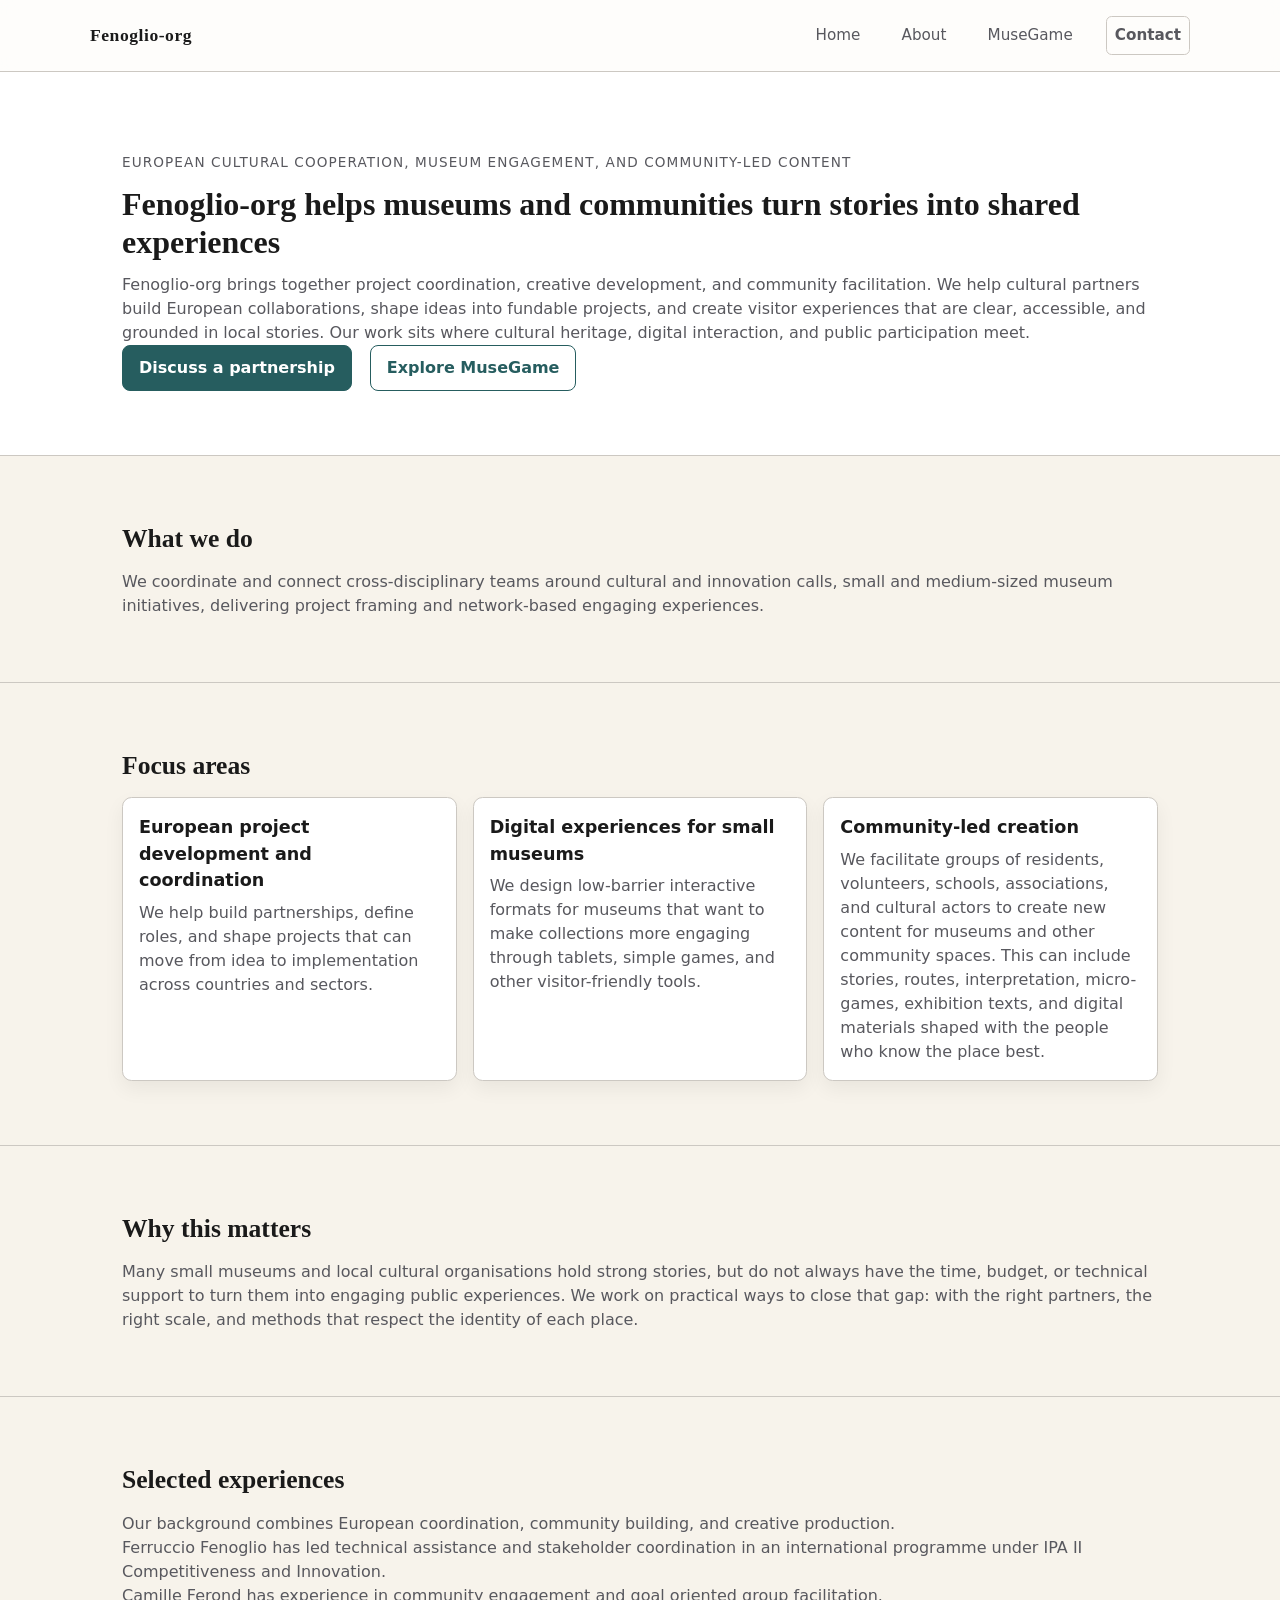
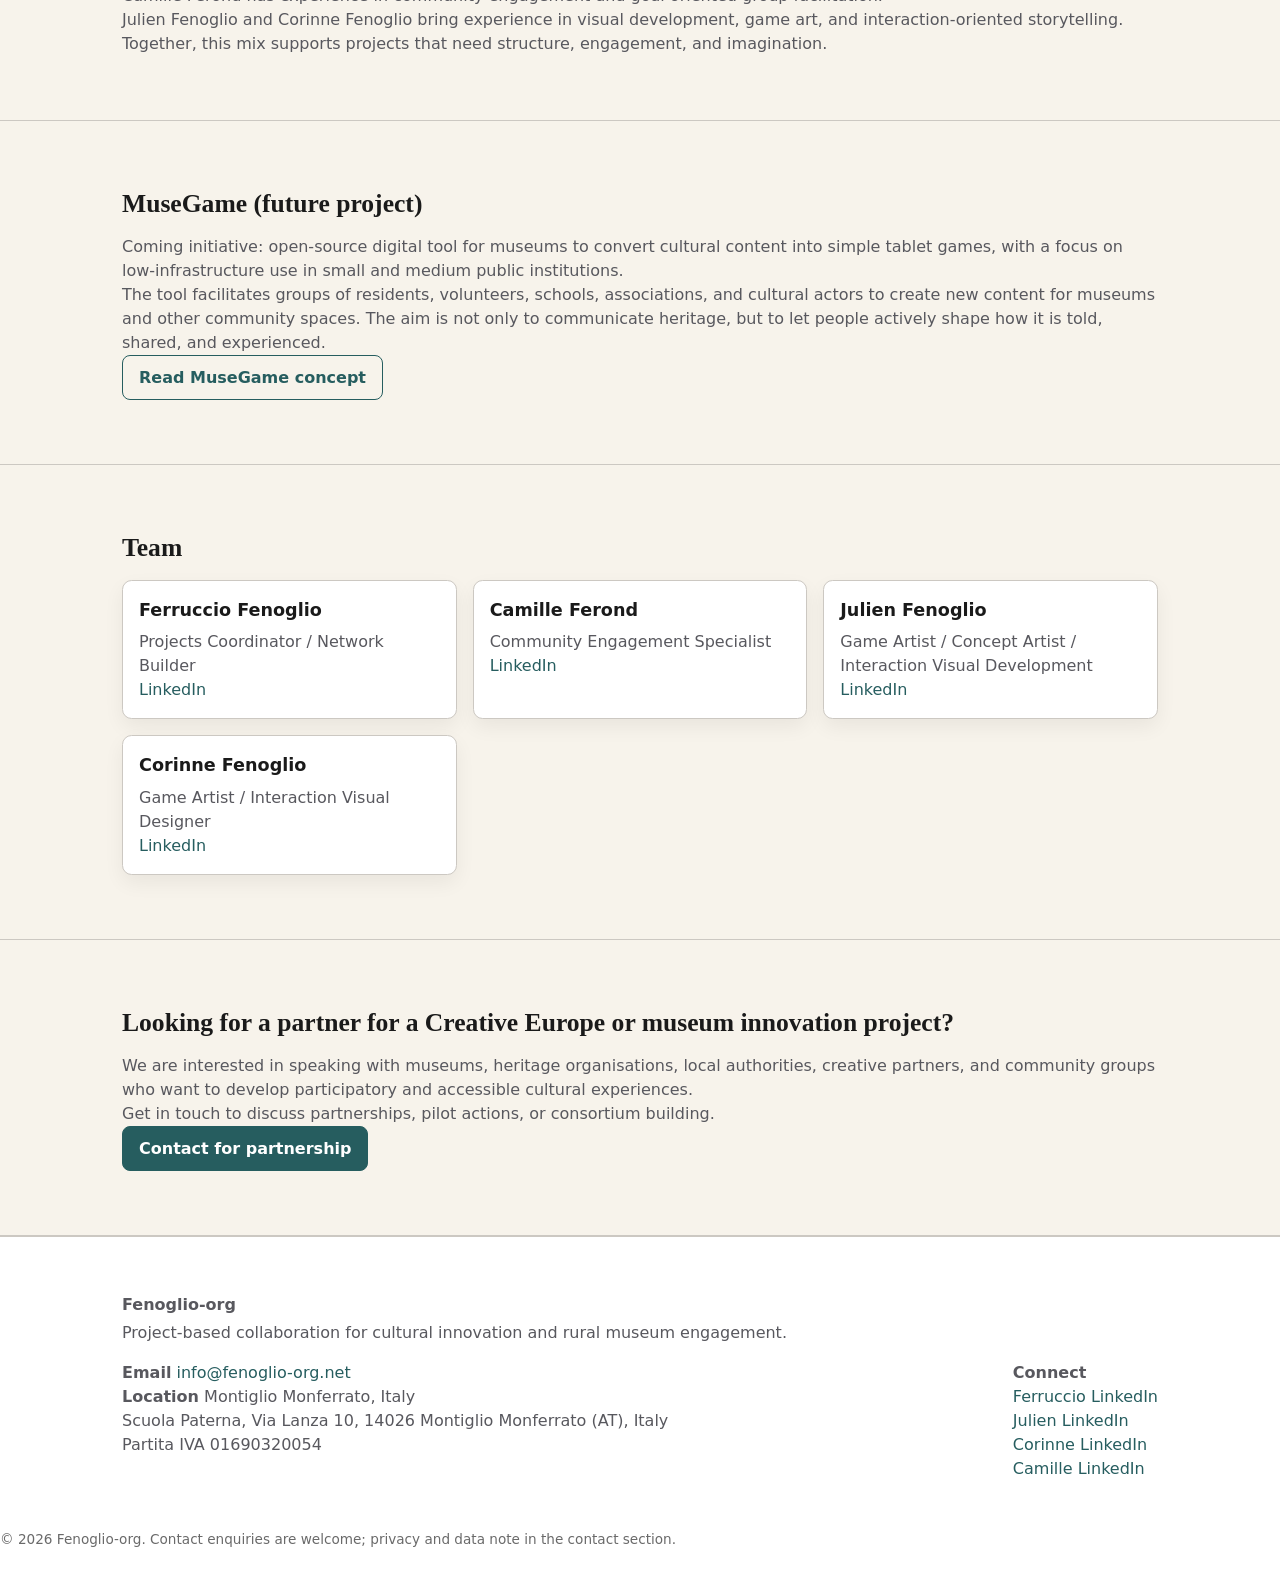
==== commit 1ce67852: "edited about page and added Camille' Linkedin" ====
--- a/index.html
+++ b/index.html
@@ -144,7 +144,8 @@
          <p><strong>Connect</strong></p>
          <a href="https://www.linkedin.com/in/ferrucciofenoglio/" target="_blank" rel="noopener">Ferruccio LinkedIn</a><br>
          <a href="https://www.linkedin.com/in/julfenart" target="_blank" rel="noopener">Julien LinkedIn</a><br>
-         <a href="https://www.linkedin.com/in/corinne-fenoglio-b84588133/" target="_blank" rel="noopener">Corinne LinkedIn</a>
+         <a href="https://www.linkedin.com/in/corinne-fenoglio-b84588133/" target="_blank" rel="noopener">Corinne LinkedIn</a><br>
+         <a href="https://www.linkedin.com/in/camille-ferond-cpt-proficiency-and-business-plan-implementation-accelerator/" target="_blank" rel="noopener">Camille LinkedIn</a>
        </div>
      </div>
      <p class="copyright">© 2026 Fenoglio-org. Contact enquiries are welcome; privacy and data use details are in the contact section.</p>
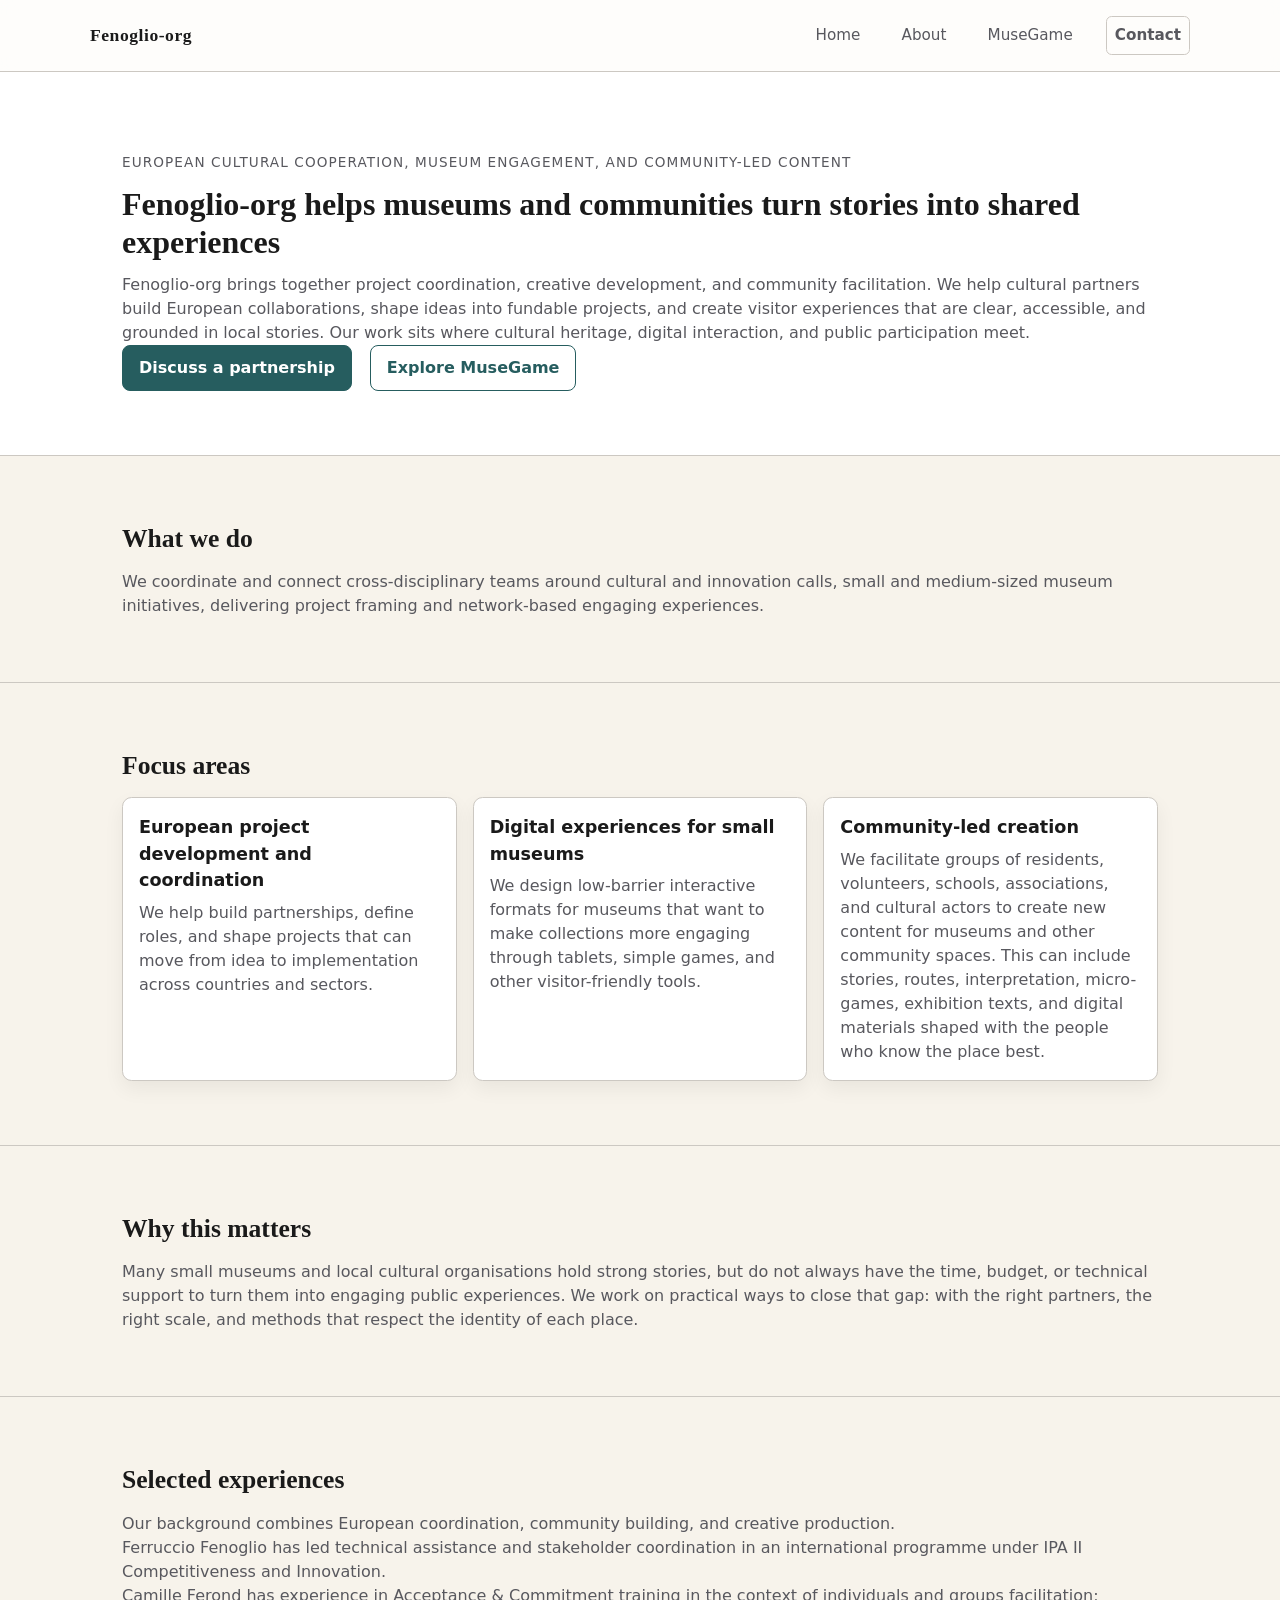
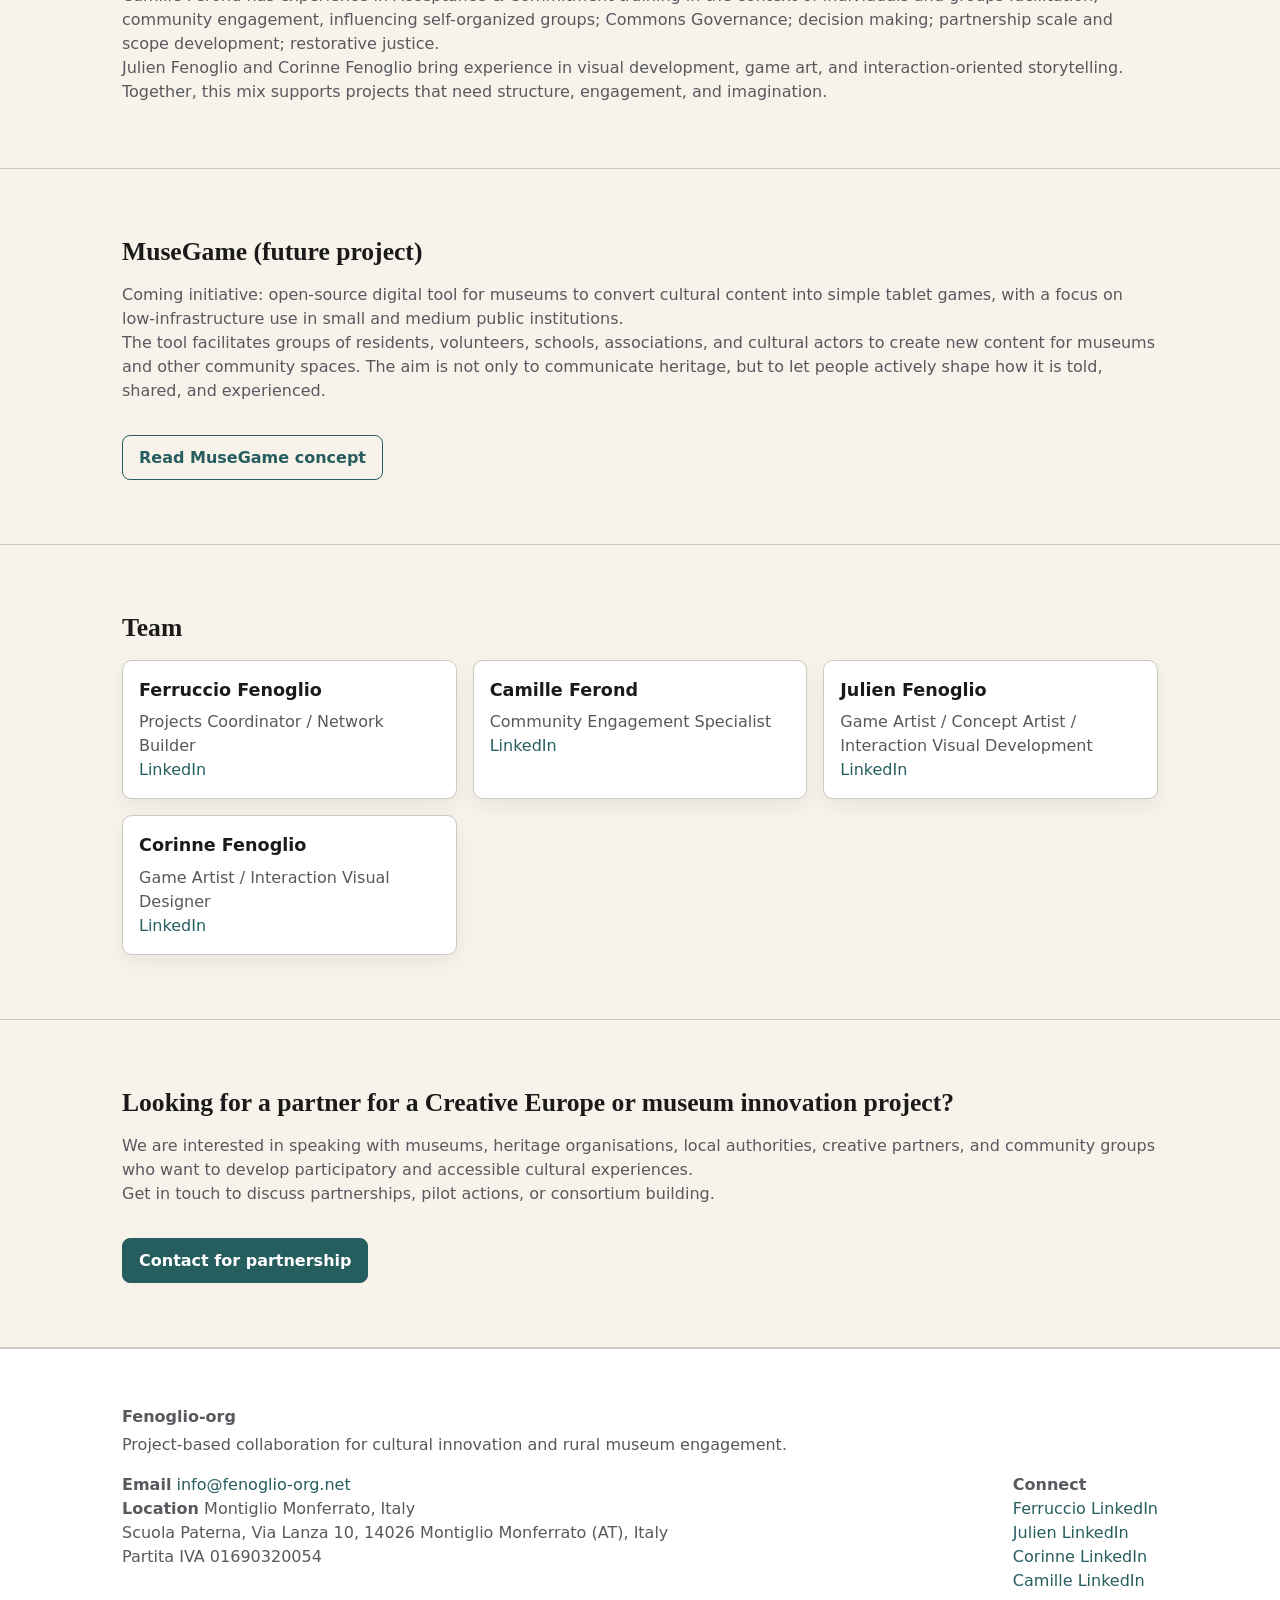
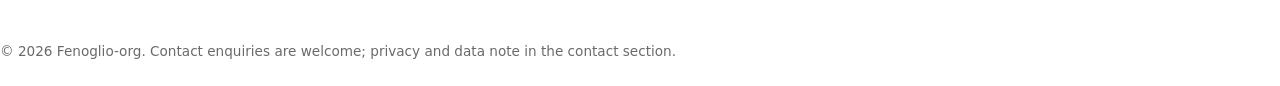
==== commit eaee3b52: "changed camille" ====
--- a/index.html
+++ b/index.html
@@ -91,7 +91,7 @@
         <h2 id="experience">Selected experiences</h2>
         <p>Our background combines European coordination, community building, and creative production.</p>
         <p>Ferruccio Fenoglio has led technical assistance and stakeholder coordination in an international programme under IPA II Competitiveness and Innovation.</p>
-        <p>Camille Ferond has experience in community engagement and goal oriented group facilitation.</p>
+        <p>Camille Ferond has experience in Acceptance & Commitment training in the context of individuals and groups facilitation; community engagement, influencing self-organized groups; Commons Governance; decision making; partnership scale and scope development; restorative justice.</p>
         <p>Julien Fenoglio and Corinne Fenoglio bring experience in visual development, game art, and interaction-oriented storytelling.</p>
         <p>Together, this mix supports projects that need structure, engagement, and imagination.</p>
       </div>
--- a/assets/css/style.css
+++ b/assets/css/style.css
@@ -35,6 +35,9 @@
 h3{font-size:1.1rem;margin-bottom:.45rem}
 p,li{color:var(--muted);font-size:1rem}
 .actions .btn{margin-right:.8rem}
+
+p + .btn{margin-top:2rem;display:inline-block}
+
 .focus-grid .cards,.team .cards,.field-grid{display:grid;gap:1rem}
 .card,.field-card{background:var(--surface);border:1px solid var(--border);border-radius:var(--radius);padding:1rem;box-shadow:var(--shadow)}
 .feature-card{border-color:var(--accent)}
